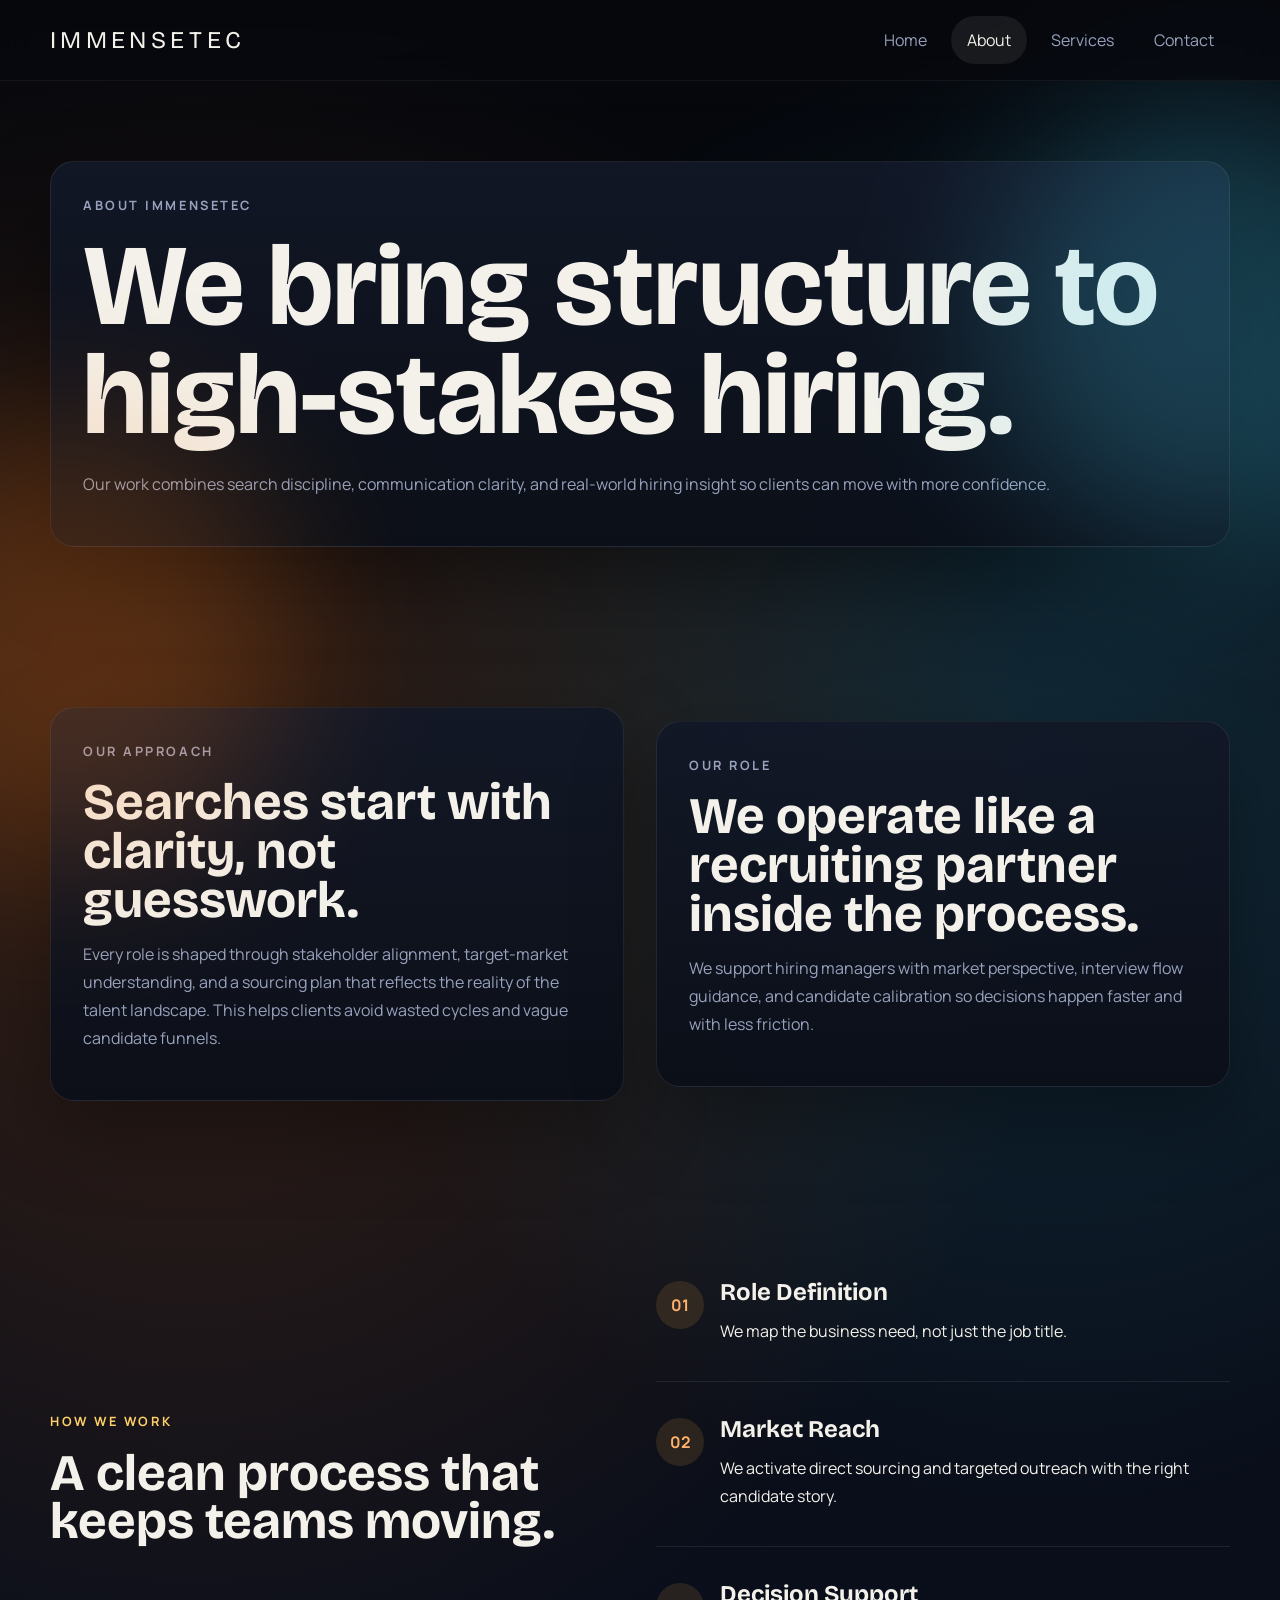
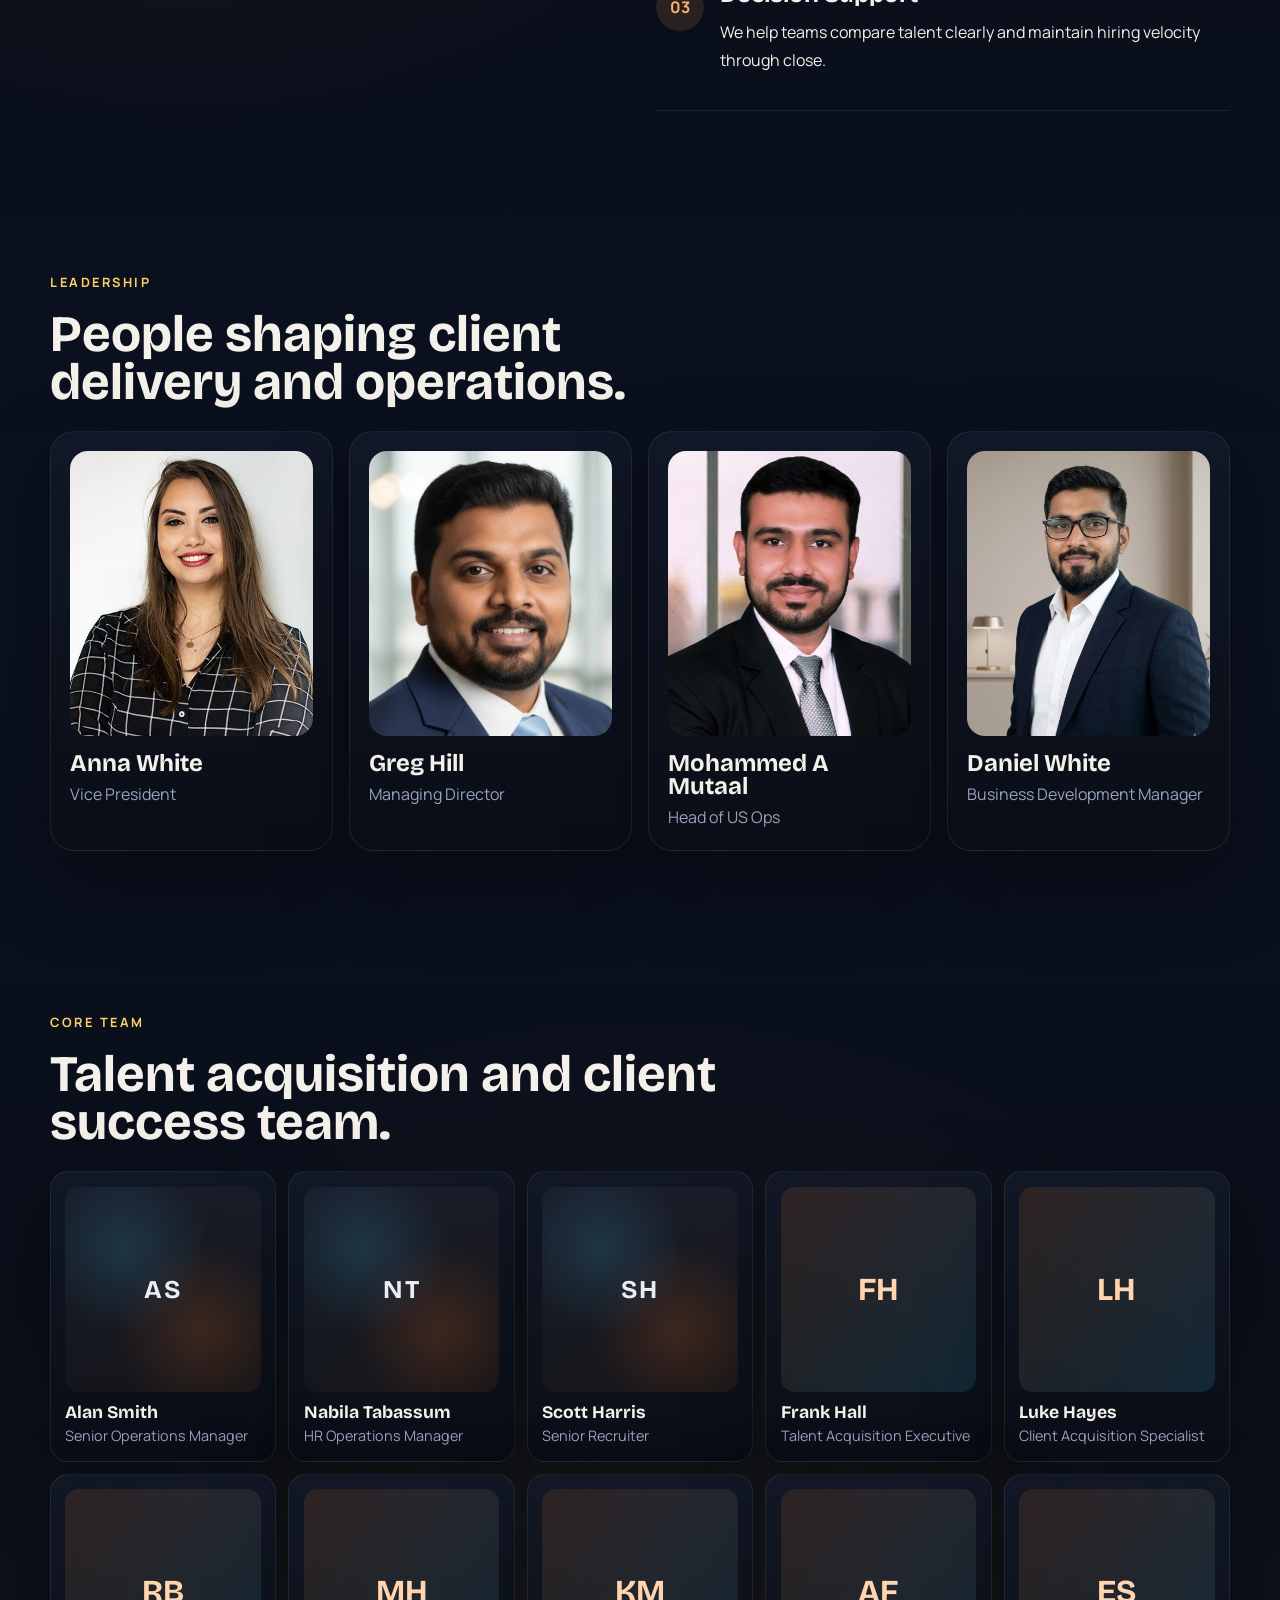
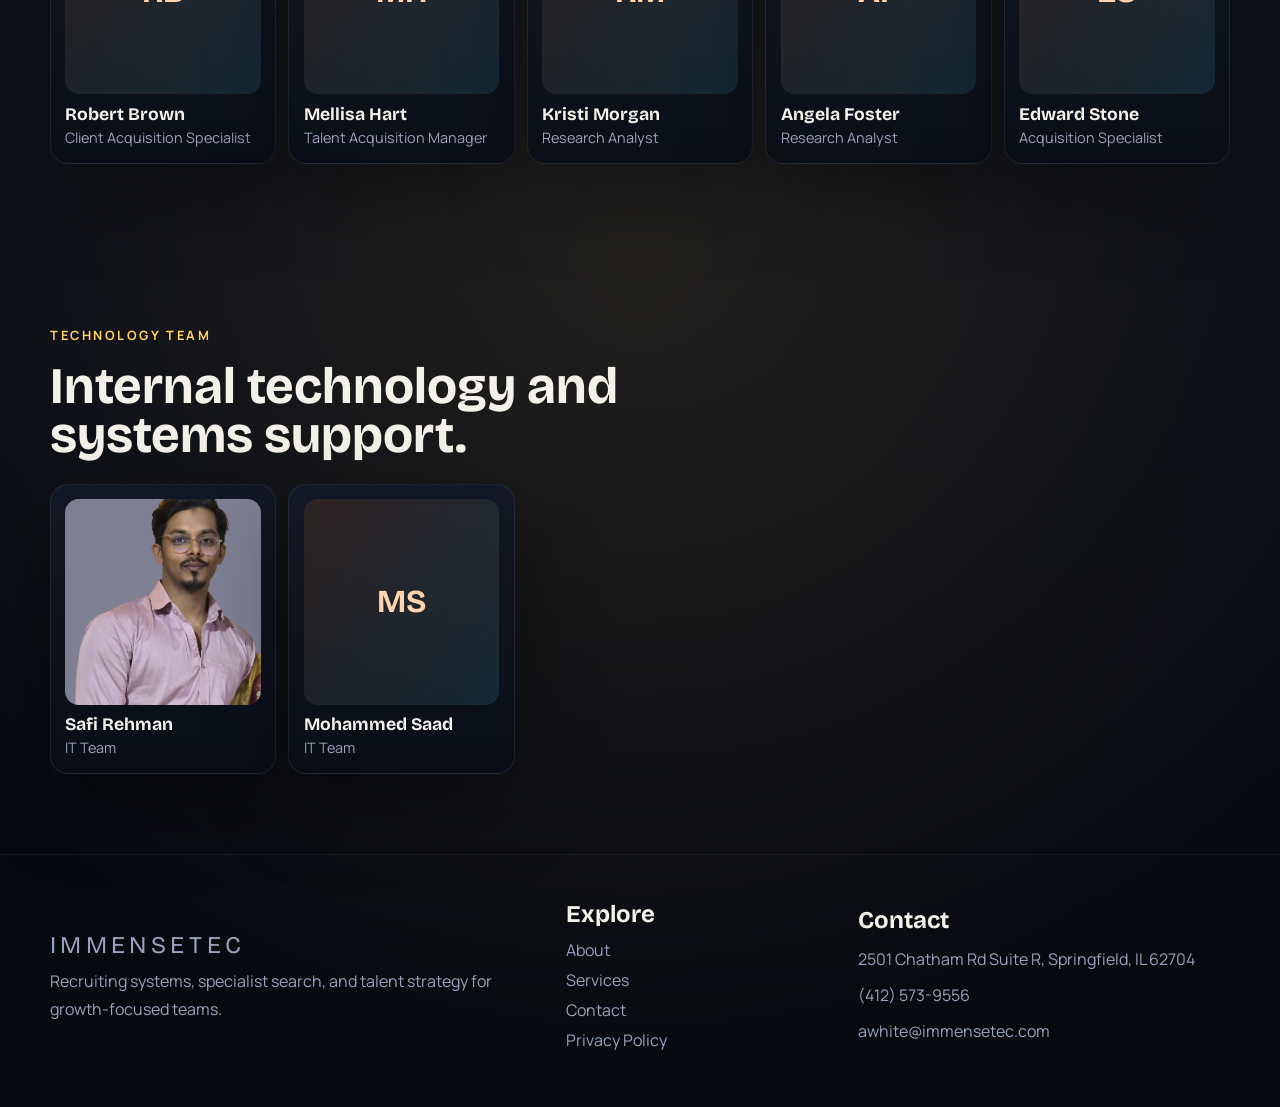
==== about.html @ 8c9cf2b8 "Initial Immensetec website" ====
<!DOCTYPE html>
<html lang="en">
<head>
  <meta charset="UTF-8">
  <meta name="viewport" content="width=device-width, initial-scale=1.0">
  <title>About | Immensetec</title>
  <meta name="description" content="Learn how Immensetec approaches recruiting with clarity, speed, and structured hiring systems.">
  <link rel="preconnect" href="https://fonts.googleapis.com">
  <link rel="preconnect" href="https://fonts.gstatic.com" crossorigin>
  <link href="https://fonts.googleapis.com/css2?family=Bricolage+Grotesque:wght@400;500;600;700;800&family=Manrope:wght@400;500;600;700;800&display=swap" rel="stylesheet">
  <link rel="stylesheet" href="styles.css">
</head>
<body>
  <div class="site-shell">
    <header class="site-header">
      <div class="container nav-bar">
        <a href="index.html" class="brand">IMMENSETEC</a>
        <nav class="site-nav" aria-label="Main navigation">
          <a href="index.html">Home</a>
          <a href="about.html" class="active">About</a>
          <a href="services.html">Services</a>
          <a href="contact.html">Contact</a>
        </nav>
      </div>
    </header>

    <main>
      <section class="page-hero">
        <div class="container page-hero-card">
          <p class="kicker">About Immensetec</p>
          <h1>We bring structure to high-stakes hiring.</h1>
          <p>
            Our work combines search discipline, communication clarity, and real-world
            hiring insight so clients can move with more confidence.
          </p>
        </div>
      </section>

      <section class="content-section">
        <div class="container dual-panel">
          <article class="surface-card">
            <p class="mini-label">Our approach</p>
            <h2>Searches start with clarity, not guesswork.</h2>
            <p>
              Every role is shaped through stakeholder alignment, target-market
              understanding, and a sourcing plan that reflects the reality of the
              talent landscape. This helps clients avoid wasted cycles and vague candidate funnels.
            </p>
          </article>
          <article class="surface-card">
            <p class="mini-label">Our role</p>
            <h2>We operate like a recruiting partner inside the process.</h2>
            <p>
              We support hiring managers with market perspective, interview flow
              guidance, and candidate calibration so decisions happen faster and with less friction.
            </p>
          </article>
        </div>
      </section>

      <section class="content-section">
        <div class="container timeline-layout">
          <div class="story-block">
            <p class="kicker">How we work</p>
            <h2>A clean process that keeps teams moving.</h2>
          </div>
          <div class="timeline-list">
            <article class="timeline-item">
              <span>01</span>
              <div>
                <h3>Role Definition</h3>
                <p>We map the business need, not just the job title.</p>
              </div>
            </article>
            <article class="timeline-item">
              <span>02</span>
              <div>
                <h3>Market Reach</h3>
                <p>We activate direct sourcing and targeted outreach with the right candidate story.</p>
              </div>
            </article>
            <article class="timeline-item">
              <span>03</span>
              <div>
                <h3>Decision Support</h3>
                <p>We help teams compare talent clearly and maintain hiring velocity through close.</p>
              </div>
            </article>
          </div>
        </div>
      </section>

      <section class="content-section">
        <div class="container">
          <div class="section-intro">
            <p class="kicker">Leadership</p>
            <h2>People shaping client delivery and operations.</h2>
          </div>
          <div class="team-showcase leadership-showcase">
            <article class="profile-card">
              <div class="profile-photo">
                <img src="images/team/anna-white.jpg" alt="Anna White">
              </div>
              <h3>Anna White</h3>
              <p>Vice President</p>
            </article>
            <article class="profile-card">
              <div class="profile-photo">
                <img src="images/team/faiyaz.png" alt="Greg Hill">
              </div>
              <h3>Greg Hill</h3>
              <p>Managing Director</p>
            </article>
            <article class="profile-card">
              <div class="profile-photo">
                <img src="images/team/mutaal.jpg" alt="Mohammed A Mutaal">
              </div>
              <h3>Mohammed A Mutaal</h3>
              <p>Head of US Ops</p>
            </article>
            <article class="profile-card">
              <div class="profile-photo">
                <img src="images/team/daniel-white.jpeg" alt="Daniel White">
              </div>
              <h3>Daniel White</h3>
              <p>Business Development Manager</p>
            </article>
          </div>
        </div>
      </section>

      <section class="content-section">
        <div class="container">
          <div class="section-intro">
            <p class="kicker">Core Team</p>
            <h2>Talent acquisition and client success team.</h2>
          </div>
          <div class="team-showcase compact-showcase">
            <article class="profile-card">
              <div class="profile-photo blank-photo soft-placeholder" aria-hidden="true">
                <span>AS</span>
              </div>
              <h3>Alan Smith</h3>
              <p>Senior Operations Manager</p>
            </article>
            <article class="profile-card">
              <div class="profile-photo blank-photo soft-placeholder" aria-hidden="true">
                <span>NT</span>
              </div>
              <h3>Nabila Tabassum</h3>
              <p>HR Operations Manager</p>
            </article>
            <article class="profile-card">
              <div class="profile-photo blank-photo soft-placeholder" aria-hidden="true">
                <span>SH</span>
              </div>
              <h3>Scott Harris</h3>
              <p>Senior Recruiter</p>
            </article>
            <article class="profile-card">
              <div class="profile-photo placeholder-photo">
                <span>FH</span>
              </div>
              <h3>Frank Hall</h3>
              <p>Talent Acquisition Executive</p>
            </article>
            <article class="profile-card">
              <div class="profile-photo placeholder-photo">
                <span>LH</span>
              </div>
              <h3>Luke Hayes</h3>
              <p>Client Acquisition Specialist</p>
            </article>
            <article class="profile-card">
              <div class="profile-photo placeholder-photo">
                <span>RB</span>
              </div>
              <h3>Robert Brown</h3>
              <p>Client Acquisition Specialist</p>
            </article>
            <article class="profile-card">
              <div class="profile-photo placeholder-photo">
                <span>MH</span>
              </div>
              <h3>Mellisa Hart</h3>
              <p>Talent Acquisition Manager</p>
            </article>
            <article class="profile-card">
              <div class="profile-photo placeholder-photo">
                <span>KM</span>
              </div>
              <h3>Kristi Morgan</h3>
              <p>Research Analyst</p>
            </article>
            <article class="profile-card">
              <div class="profile-photo placeholder-photo">
                <span>AF</span>
              </div>
              <h3>Angela Foster</h3>
              <p>Research Analyst</p>
            </article>
            <article class="profile-card">
              <div class="profile-photo placeholder-photo">
                <span>ES</span>
              </div>
              <h3>Edward Stone</h3>
              <p>Acquisition Specialist</p>
            </article>
          </div>
        </div>
      </section>

      <section class="content-section">
        <div class="container">
          <div class="section-intro">
            <p class="kicker">Technology Team</p>
            <h2>Internal technology and systems support.</h2>
          </div>
          <div class="team-showcase tech-showcase compact-showcase">
            <article class="profile-card">
              <div class="profile-photo">
                <img src="images/team/safi-rehman.png" alt="Safi Rehman">
              </div>
              <h3>Safi Rehman</h3>
              <p>IT Team</p>
            </article>
            <article class="profile-card">
              <div class="profile-photo placeholder-photo">
                <span>MS</span>
              </div>
              <h3>Mohammed Saad</h3>
              <p>IT Team</p>
            </article>
          </div>
        </div>
      </section>
    </main>

    <footer class="site-footer">
      <div class="container footer-layout">
        <div>
          <a href="index.html" class="brand footer-brand">IMMENSETEC</a>
          <p>Recruiting systems, specialist search, and talent strategy for growth-focused teams.</p>
        </div>
        <div>
          <h3>Explore</h3>
          <a href="about.html">About</a>
          <a href="services.html">Services</a>
          <a href="contact.html">Contact</a>
          <a href="privacy-policy.html">Privacy Policy</a>
        </div>
        <div>
          <h3>Contact</h3>
          <p>2501 Chatham Rd Suite R, Springfield, IL 62704</p>
          <p>(412) 573-9556</p>
          <p>awhite@immensetec.com</p>
        </div>
      </div>
    </footer>
  </div>
</body>
</html>
---- styles.css ----
:root {
  --bg: #07090f;
  --bg-soft: #0d111b;
  --panel: rgba(15, 20, 32, 0.84);
  --panel-strong: #101626;
  --panel-alt: #161c2e;
  --text: #f3f1ea;
  --muted: #98a2bd;
  --line: rgba(255, 255, 255, 0.08);
  --glow-a: #ff7a18;
  --glow-b: #47d7ff;
  --glow-c: #ffd166;
  --shadow: 0 30px 80px rgba(0, 0, 0, 0.35);
  --radius-xl: 34px;
  --radius-lg: 24px;
  --radius-md: 18px;
}

* {
  box-sizing: border-box;
}

html {
  scroll-behavior: smooth;
}

body {
  margin: 0;
  color: var(--text);
  font-family: "Manrope", sans-serif;
  background:
    radial-gradient(circle at 15% 20%, rgba(255, 122, 24, 0.18), transparent 24%),
    radial-gradient(circle at 82% 18%, rgba(71, 215, 255, 0.16), transparent 20%),
    radial-gradient(circle at 50% 80%, rgba(255, 209, 102, 0.1), transparent 24%),
    linear-gradient(180deg, #05070c 0%, #0b1120 50%, #07090f 100%);
  min-height: 100vh;
}

a {
  color: inherit;
  text-decoration: none;
}

button,
input,
textarea {
  font: inherit;
}

.site-shell {
  position: relative;
  overflow: clip;
}

.site-shell::before,
.site-shell::after {
  content: "";
  position: absolute;
  inset: auto;
  width: 28rem;
  height: 28rem;
  border-radius: 50%;
  filter: blur(80px);
  opacity: 0.22;
  pointer-events: none;
}

.site-shell::before {
  top: 6rem;
  right: -10rem;
  background: var(--glow-b);
}

.site-shell::after {
  top: 26rem;
  left: -10rem;
  background: var(--glow-a);
}

.container {
  width: min(1180px, calc(100% - 2rem));
  margin: 0 auto;
}

.site-header {
  position: sticky;
  top: 0;
  z-index: 20;
  background: rgba(7, 9, 15, 0.72);
  backdrop-filter: blur(18px);
  border-bottom: 1px solid rgba(255, 255, 255, 0.05);
}

.nav-bar {
  display: flex;
  align-items: center;
  justify-content: space-between;
  gap: 1rem;
  padding: 1rem 0;
}

.brand {
  font-family: "Bricolage Grotesque", sans-serif;
  font-size: 1.5rem;
  letter-spacing: 0.18em;
}

.site-nav {
  display: flex;
  flex-wrap: wrap;
  gap: 0.5rem;
}

.site-nav a {
  padding: 0.8rem 1rem;
  border-radius: 999px;
  color: var(--muted);
  transition: 0.25s ease;
}

.site-nav a:hover,
.site-nav a.active {
  color: var(--text);
  background: rgba(255, 255, 255, 0.07);
}

.hero-section,
.content-section,
.page-hero,
.strip-section {
  padding: 5rem 0;
}

.hero-layout,
.metrics-layout,
.contact-layout,
.dual-panel,
.story-layout,
.timeline-layout {
  display: grid;
  grid-template-columns: repeat(2, minmax(0, 1fr));
  gap: 2rem;
  align-items: center;
}

.hero-copy h1,
.page-hero-card h1,
h2,
h3 {
  margin-top: 0;
  font-family: "Bricolage Grotesque", sans-serif;
  line-height: 0.95;
}

.hero-copy h1,
.page-hero-card h1 {
  margin-bottom: 1.2rem;
  font-size: clamp(3.5rem, 9vw, 7.5rem);
}

h2 {
  margin-bottom: 1rem;
  font-size: clamp(2rem, 4vw, 3.4rem);
}

h3 {
  margin-bottom: 0.8rem;
  font-size: 1.5rem;
}

p {
  margin-top: 0;
  line-height: 1.75;
}

.hero-text,
.story-copy p,
.page-hero-card p,
.surface-card p,
.feature-card p,
.service-panel p,
.metric-card span,
.site-footer p,
.site-footer a {
  color: var(--muted);
}

.kicker,
.mini-label,
.card-index {
  margin: 0 0 1rem;
  text-transform: uppercase;
  letter-spacing: 0.2em;
  font-size: 0.8rem;
  font-weight: 700;
}

.kicker {
  color: var(--glow-c);
}

.mini-label {
  color: #9cdcf0;
}

.card-index {
  color: #ffb26b;
}

.hero-actions {
  display: flex;
  flex-wrap: wrap;
  gap: 1rem;
  margin: 2rem 0;
}

.button {
  display: inline-flex;
  align-items: center;
  justify-content: center;
  min-height: 50px;
  padding: 0.95rem 1.4rem;
  border: 1px solid transparent;
  border-radius: 999px;
  cursor: pointer;
  transition: transform 0.25s ease, border-color 0.25s ease, background 0.25s ease;
}

.button:hover {
  transform: translateY(-2px);
}

.button-primary {
  background: linear-gradient(135deg, #ff7a18 0%, #ffb347 100%);
  color: #16100a;
  font-weight: 700;
}

.button-secondary {
  background: rgba(255, 255, 255, 0.03);
  border-color: rgba(255, 255, 255, 0.12);
  color: var(--text);
}

.signal-row,
.strip-grid,
.cards-layout,
.footer-layout {
  display: grid;
  gap: 1rem;
}

.signal-row {
  grid-template-columns: repeat(3, minmax(0, 1fr));
}

.signal-row div,
.metric-card,
.feature-card,
.surface-card,
.service-panel,
.page-hero-card,
.insight-card,
.cta-band {
  border: 1px solid var(--line);
  background: linear-gradient(180deg, rgba(18, 24, 39, 0.95) 0%, rgba(11, 15, 24, 0.95) 100%);
  box-shadow: var(--shadow);
}

.signal-row div {
  padding: 1rem 1.1rem;
  border-radius: var(--radius-md);
}

.signal-row strong {
  display: block;
  font-size: 1.1rem;
}

.signal-row span {
  color: var(--muted);
  font-size: 0.92rem;
}

.hero-panel {
  position: relative;
  padding: 1.5rem;
  min-height: 30rem;
  border-radius: var(--radius-xl);
  background:
    linear-gradient(160deg, rgba(255, 255, 255, 0.04), rgba(255, 255, 255, 0.01)),
    rgba(8, 12, 20, 0.8);
  border: 1px solid rgba(255, 255, 255, 0.08);
  overflow: hidden;
}

.panel-glow {
  position: absolute;
  inset: 1rem auto auto 1rem;
  width: 12rem;
  height: 12rem;
  border-radius: 50%;
  background: radial-gradient(circle, rgba(71, 215, 255, 0.4) 0%, rgba(71, 215, 255, 0) 70%);
  filter: blur(18px);
}

.photo-mosaic {
  position: relative;
  display: grid;
  grid-template-columns: 1.1fr 0.9fr;
  grid-template-rows: 1fr 1fr;
  gap: 0;
  align-items: stretch;
  overflow: hidden;
  border-radius: 24px;
  border: 1px solid rgba(255, 255, 255, 0.08);
  box-shadow: var(--shadow);
}

.photo-mosaic figure {
  margin: 0;
  overflow: hidden;
  min-width: 0;
  min-height: 0;
}

.photo-mosaic img,
.profile-photo img {
  width: 100%;
  height: 100%;
  object-fit: cover;
  display: block;
}

.mosaic-primary img {
  object-position: center;
}

.mosaic-secondary img {
  object-position: center 28%;
}

.mosaic-tertiary img {
  object-fit: contain;
  object-position: center;
  background:
    radial-gradient(circle at center, rgba(71, 215, 255, 0.12), transparent 58%),
    linear-gradient(180deg, rgba(9, 13, 22, 0.96), rgba(13, 18, 29, 0.96));
  padding: 1rem;
}

.mosaic-primary {
  grid-row: span 2;
  min-height: 30rem;
}

.mosaic-secondary {
  min-height: 15rem;
}

.mosaic-tertiary {
  min-height: 15rem;
}

.insight-grid {
  display: grid;
  gap: 1rem;
  margin-top: 1rem;
}

.insight-card {
  padding: 1.5rem;
  border-radius: 22px;
}

.upload-photo-box {
  margin-top: 1rem;
  min-height: 13.5rem;
  padding: 1.5rem;
  border-radius: 22px;
  border: 1px dashed rgba(255, 255, 255, 0.18);
  background: rgba(255, 255, 255, 0.03);
  display: flex;
  align-items: center;
}

.upload-box-inner {
  display: flex;
  align-items: center;
  gap: 1rem;
  width: 100%;
}

.upload-box-inner strong {
  display: block;
  margin-bottom: 0.25rem;
  font-family: "Bricolage Grotesque", sans-serif;
}

.upload-box-inner p {
  margin-bottom: 0;
  color: var(--muted);
}

.upload-icon {
  display: inline-flex;
  align-items: center;
  justify-content: center;
  width: 3rem;
  height: 3rem;
  border-radius: 50%;
  background: linear-gradient(135deg, rgba(255, 122, 24, 0.2), rgba(71, 215, 255, 0.18));
  color: #fff;
  font-size: 1.6rem;
  font-weight: 700;
  flex-shrink: 0;
}

.insight-card h2 {
  margin-bottom: 0;
}

.accent-card {
  background:
    linear-gradient(135deg, rgba(255, 122, 24, 0.2), rgba(71, 215, 255, 0.16)),
    linear-gradient(180deg, rgba(18, 24, 39, 0.95) 0%, rgba(11, 15, 24, 0.95) 100%);
}

.strip-section {
  padding-top: 0;
}

.strip-grid {
  grid-template-columns: repeat(5, minmax(0, 1fr));
}

.strip-grid span {
  padding: 1rem 1.2rem;
  border-top: 1px solid var(--line);
  border-bottom: 1px solid var(--line);
  color: #d5dcf1;
  text-align: center;
  background: rgba(255, 255, 255, 0.02);
}

.story-block,
.metrics-copy {
  max-width: 36rem;
}

.section-intro {
  max-width: 42rem;
  margin-bottom: 1.5rem;
}

.cards-layout {
  grid-template-columns: repeat(3, minmax(0, 1fr));
}

.feature-card,
.surface-card,
.service-panel,
.page-hero-card,
.metric-card,
.cta-band {
  padding: 2rem;
  border-radius: var(--radius-lg);
}

.team-showcase {
  display: grid;
  grid-template-columns: repeat(4, minmax(0, 1fr));
  gap: 1rem;
}

.leadership-showcase {
  grid-template-columns: repeat(4, minmax(0, 1fr));
}

.tech-showcase {
  grid-template-columns: repeat(5, minmax(0, 1fr));
  max-width: none;
}

.compact-showcase {
  grid-template-columns: repeat(5, minmax(0, 1fr));
  gap: 0.75rem;
}

.profile-card {
  padding: 1.2rem;
  border-radius: 24px;
  border: 1px solid var(--line);
  background: linear-gradient(180deg, rgba(18, 24, 39, 0.92) 0%, rgba(10, 14, 22, 0.96) 100%);
  box-shadow: var(--shadow);
}

.profile-card h3 {
  margin-top: 1rem;
  margin-bottom: 0.35rem;
}

.profile-card p {
  margin-bottom: 0;
  color: var(--muted);
}

.profile-photo {
  overflow: hidden;
  border-radius: 18px;
  aspect-ratio: 4 / 4.7;
  background: linear-gradient(135deg, rgba(255, 122, 24, 0.12), rgba(71, 215, 255, 0.12));
}

.placeholder-photo {
  display: grid;
  place-items: center;
}

.blank-photo {
  background: linear-gradient(135deg, rgba(255, 255, 255, 0.03), rgba(255, 122, 24, 0.05));
}

.soft-placeholder {
  position: relative;
  display: grid;
  place-items: center;
  background:
    radial-gradient(circle at 30% 30%, rgba(71, 215, 255, 0.14), transparent 42%),
    radial-gradient(circle at 70% 70%, rgba(255, 122, 24, 0.16), transparent 44%),
    linear-gradient(135deg, rgba(255, 255, 255, 0.03), rgba(255, 122, 24, 0.05));
}

.soft-placeholder span {
  font-family: "Bricolage Grotesque", sans-serif;
  font-size: 1.6rem;
  font-weight: 700;
  letter-spacing: 0.08em;
  color: #e9edf8;
}

.compact-showcase .profile-card {
  padding: 0.9rem;
  border-radius: 18px;
}

.compact-showcase .profile-photo {
  border-radius: 14px;
  aspect-ratio: 4 / 4.2;
}

.compact-showcase .profile-card h3 {
  margin-top: 0.8rem;
  margin-bottom: 0.2rem;
  font-size: 1.1rem;
}

.compact-showcase .profile-card p {
  font-size: 0.9rem;
  line-height: 1.5;
}

.placeholder-photo span {
  font-family: "Bricolage Grotesque", sans-serif;
  font-size: 2rem;
  font-weight: 700;
  color: #ffd4af;
}

.metrics-stack,
.services-stack,
.timeline-list,
.industry-cloud {
  display: grid;
  gap: 1rem;
}

.industry-cloud {
  grid-template-columns: repeat(3, minmax(0, 1fr));
}

.industry-cloud span {
  padding: 1rem 1.2rem;
  border-radius: 999px;
  border: 1px solid var(--line);
  background: rgba(255, 255, 255, 0.03);
  color: #dfe6f7;
  text-align: center;
}

.privacy-layout {
  display: grid;
  grid-template-columns: 1fr;
}

.privacy-card {
  max-width: 920px;
}

.privacy-card a {
  color: #9cdcf0;
}

.policy-list {
  margin: 0 0 1.5rem;
  padding-left: 1.25rem;
  color: var(--muted);
}

.policy-list li {
  margin-bottom: 0.85rem;
  line-height: 1.75;
}

.timeline-item {
  display: grid;
  grid-template-columns: auto 1fr;
  gap: 1rem;
  align-items: start;
  padding: 1.25rem 0;
  border-bottom: 1px solid rgba(255, 255, 255, 0.08);
}

.timeline-item span {
  display: inline-flex;
  align-items: center;
  justify-content: center;
  width: 3rem;
  height: 3rem;
  border-radius: 50%;
  background: rgba(255, 179, 71, 0.12);
  color: #ffb26b;
  font-weight: 700;
}

.service-panel {
  display: grid;
  grid-template-columns: 0.9fr 1.1fr;
  gap: 1.5rem;
  align-items: center;
}

.contact-form {
  display: grid;
  gap: 0.8rem;
}

.contact-form label {
  font-size: 0.95rem;
  color: #d6deef;
}

.contact-form input,
.contact-form textarea {
  width: 100%;
  padding: 0.95rem 1rem;
  border-radius: 14px;
  border: 1px solid rgba(255, 255, 255, 0.08);
  background: rgba(255, 255, 255, 0.03);
  color: var(--text);
}

.contact-form input::placeholder,
.contact-form textarea::placeholder {
  color: #7f89a3;
}

.contact-form input:focus,
.contact-form textarea:focus {
  outline: 2px solid rgba(71, 215, 255, 0.3);
  border-color: rgba(71, 215, 255, 0.35);
}

.cta-band,
.footer-layout {
  display: grid;
  grid-template-columns: 1.2fr 0.8fr;
  align-items: center;
  gap: 2rem;
}

.site-footer {
  padding: 3rem 0;
  border-top: 1px solid rgba(255, 255, 255, 0.06);
}

.footer-layout {
  grid-template-columns: 1.3fr 0.7fr 1fr;
}

.footer-brand {
  display: inline-block;
  margin-bottom: 1rem;
}

.site-footer h3 {
  margin-top: 0;
  margin-bottom: 0.8rem;
  font-family: "Bricolage Grotesque", sans-serif;
}

.site-footer a,
.site-footer p {
  display: block;
  margin-bottom: 0.5rem;
}

@media (max-width: 980px) {
  .hero-layout,
  .metrics-layout,
  .contact-layout,
  .dual-panel,
  .story-layout,
  .timeline-layout,
  .service-panel,
  .cta-band,
  .footer-layout,
  .cards-layout,
  .strip-grid,
  .signal-row,
  .team-showcase,
  .industry-cloud {
    grid-template-columns: 1fr;
  }

  .nav-bar {
    flex-direction: column;
    align-items: flex-start;
  }

  .hero-panel {
    min-height: auto;
  }

  .insight-grid {
    margin-top: 2rem;
  }

  .photo-mosaic {
    grid-template-columns: 1fr;
    grid-template-rows: none;
  }

  .mosaic-primary,
  .mosaic-secondary,
  .mosaic-tertiary {
    min-height: 16rem;
  }

  .tech-showcase {
    grid-template-columns: 1fr;
    max-width: none;
  }
}

@media (max-width: 640px) {
  .hero-section,
  .content-section,
  .page-hero,
  .strip-section {
    padding: 4rem 0;
  }

  .site-nav {
    width: 100%;
  }

  .site-nav a {
    flex: 1 1 calc(50% - 0.5rem);
    text-align: center;
  }

  .brand {
    font-size: 1.25rem;
  }
}
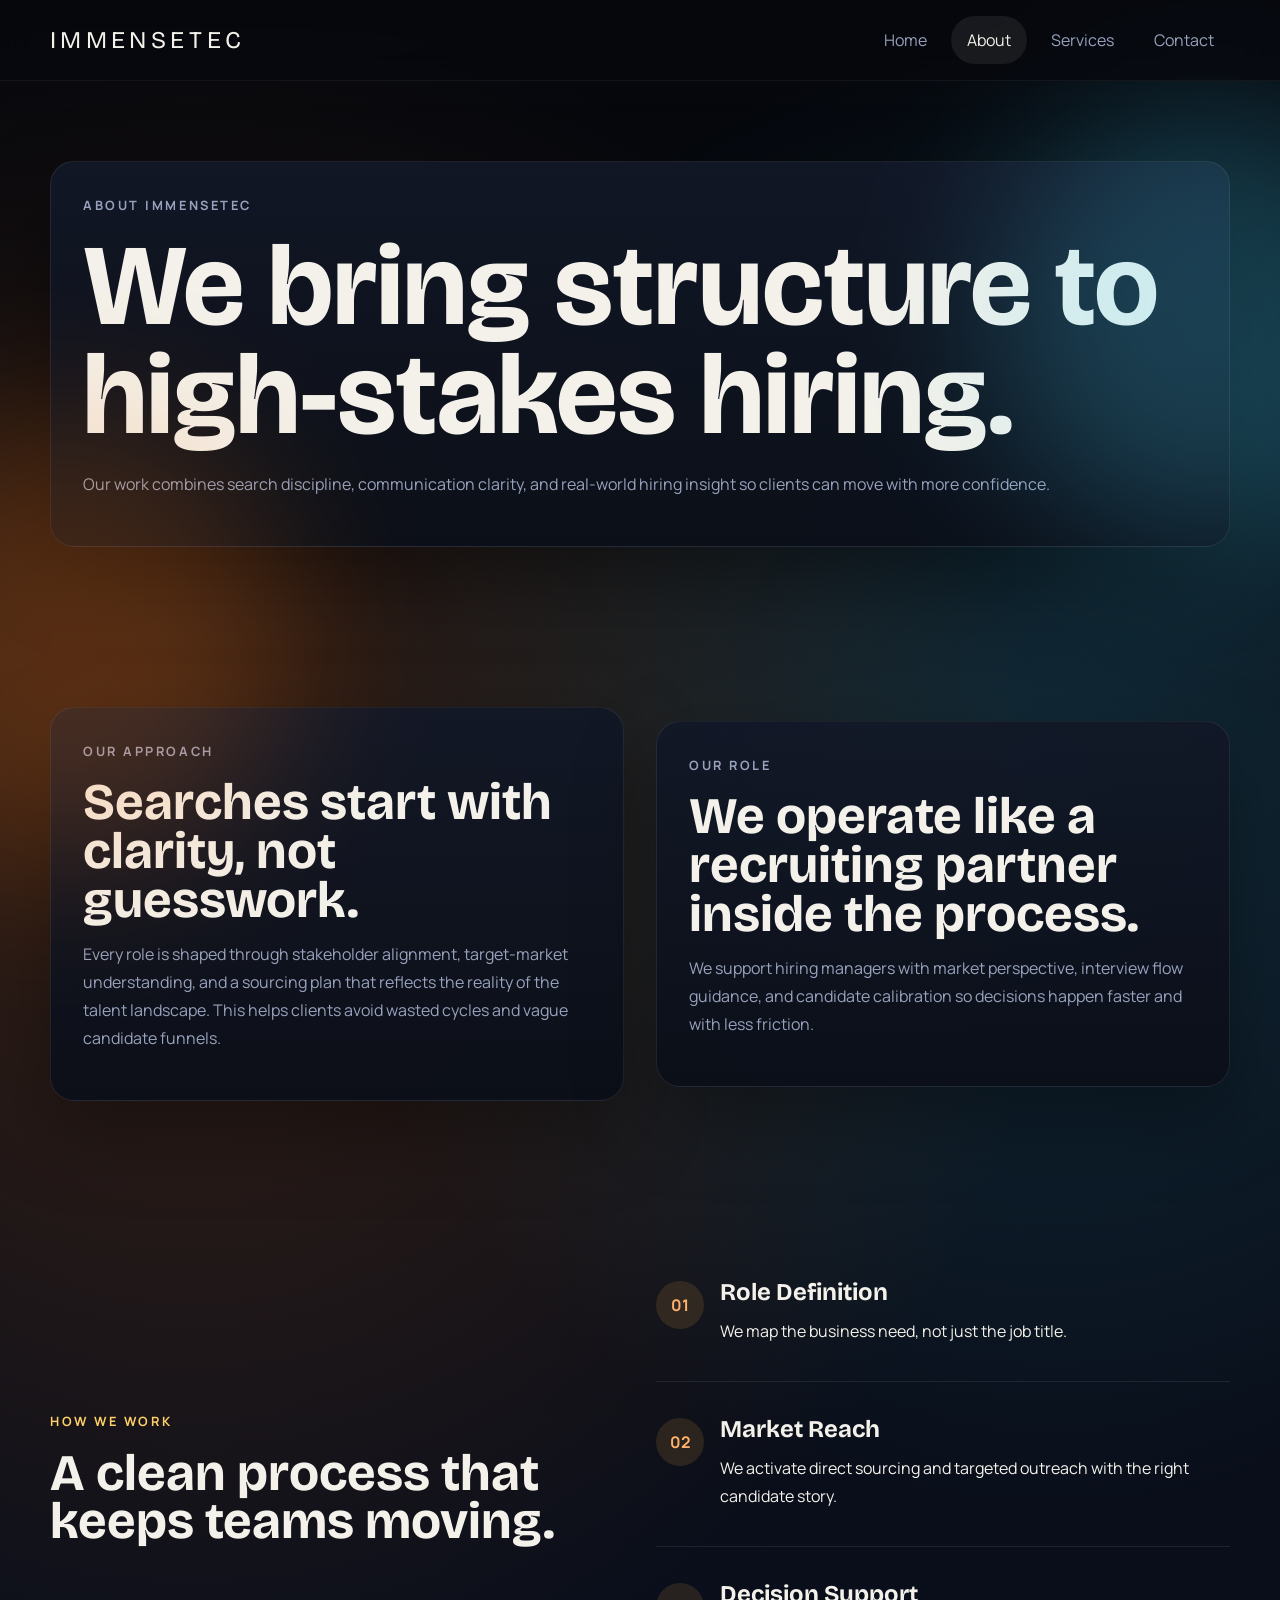
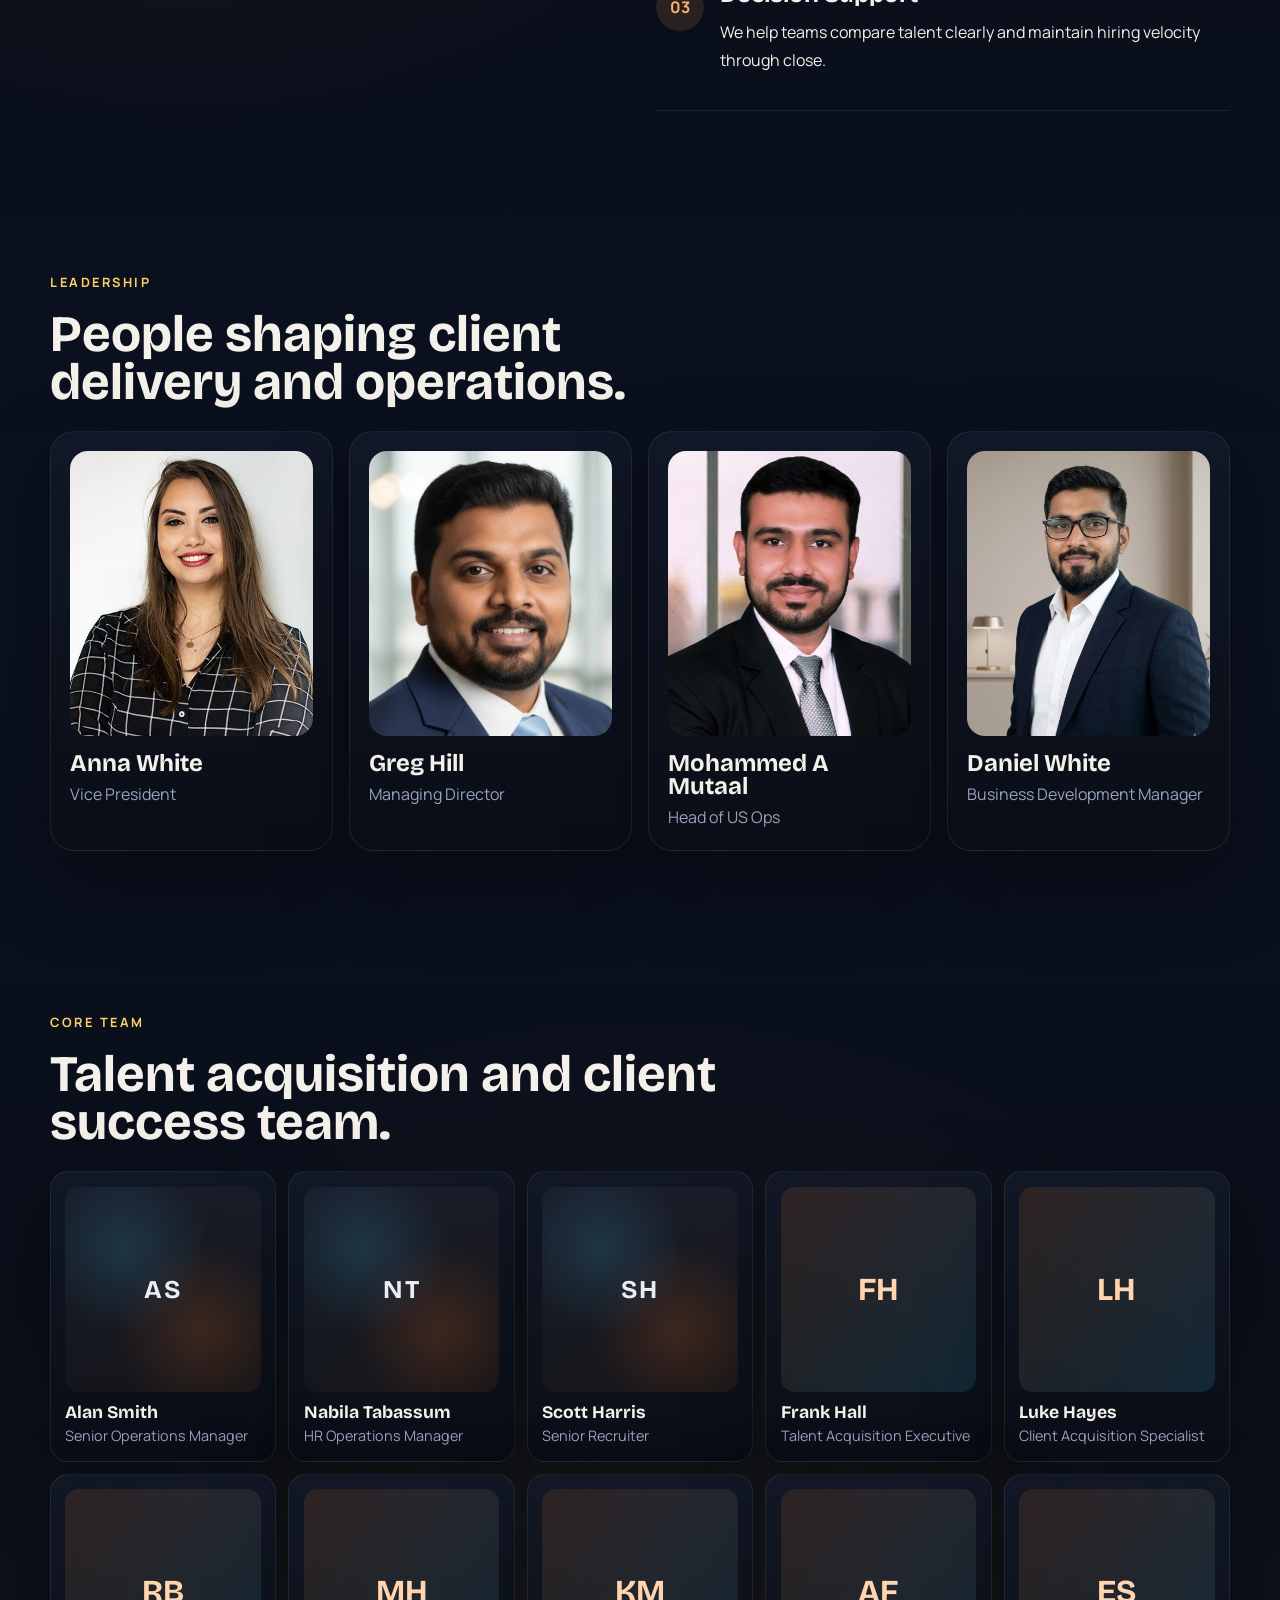
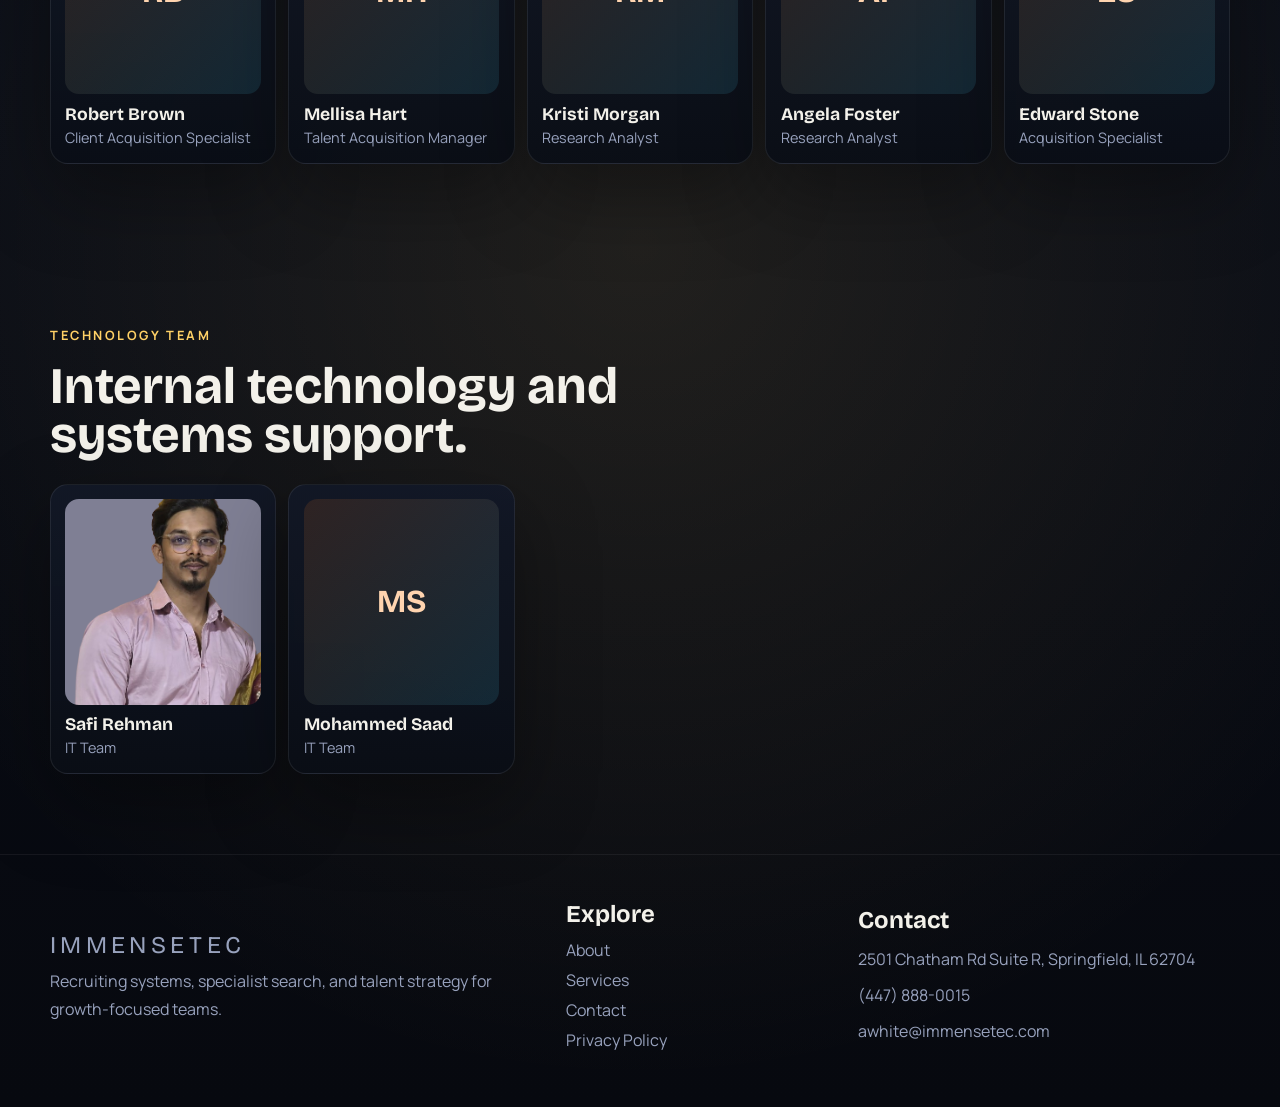
==== commit 15fb7951: "made some changes for contact page" ====
--- a/about.html
+++ b/about.html
@@ -252,7 +252,7 @@
         <div>
           <h3>Contact</h3>
           <p>2501 Chatham Rd Suite R, Springfield, IL 62704</p>
-          <p>(412) 573-9556</p>
+          <p>(447) 888-0015</p>
           <p>awhite@immensetec.com</p>
         </div>
       </div>
--- a/styles.css
+++ b/styles.css
@@ -671,6 +671,13 @@
   border-color: rgba(71, 215, 255, 0.35);
 }
 
+.form-consent {
+  margin: 0.25rem 0 0;
+  font-size: 0.9rem;
+  line-height: 1.6;
+  color: var(--muted);
+}
+
 .cta-band,
 .footer-layout {
   display: grid;
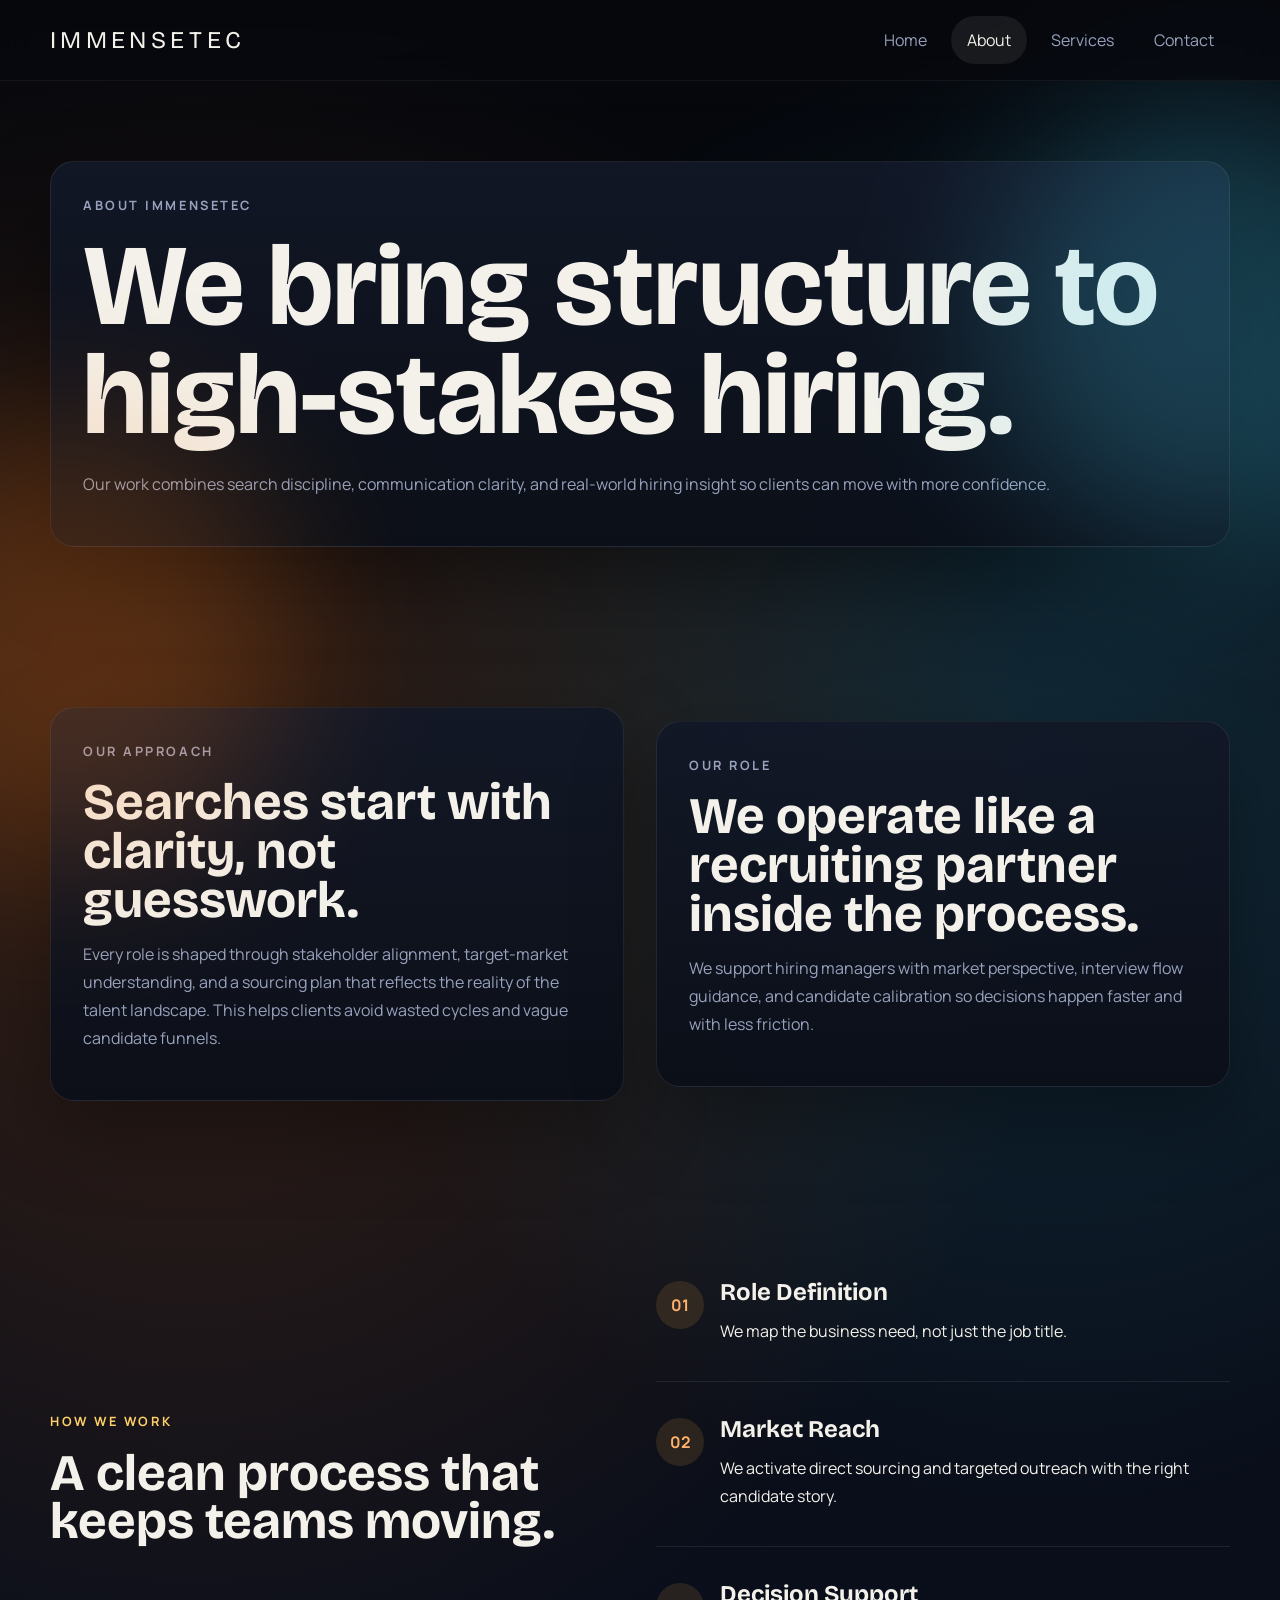
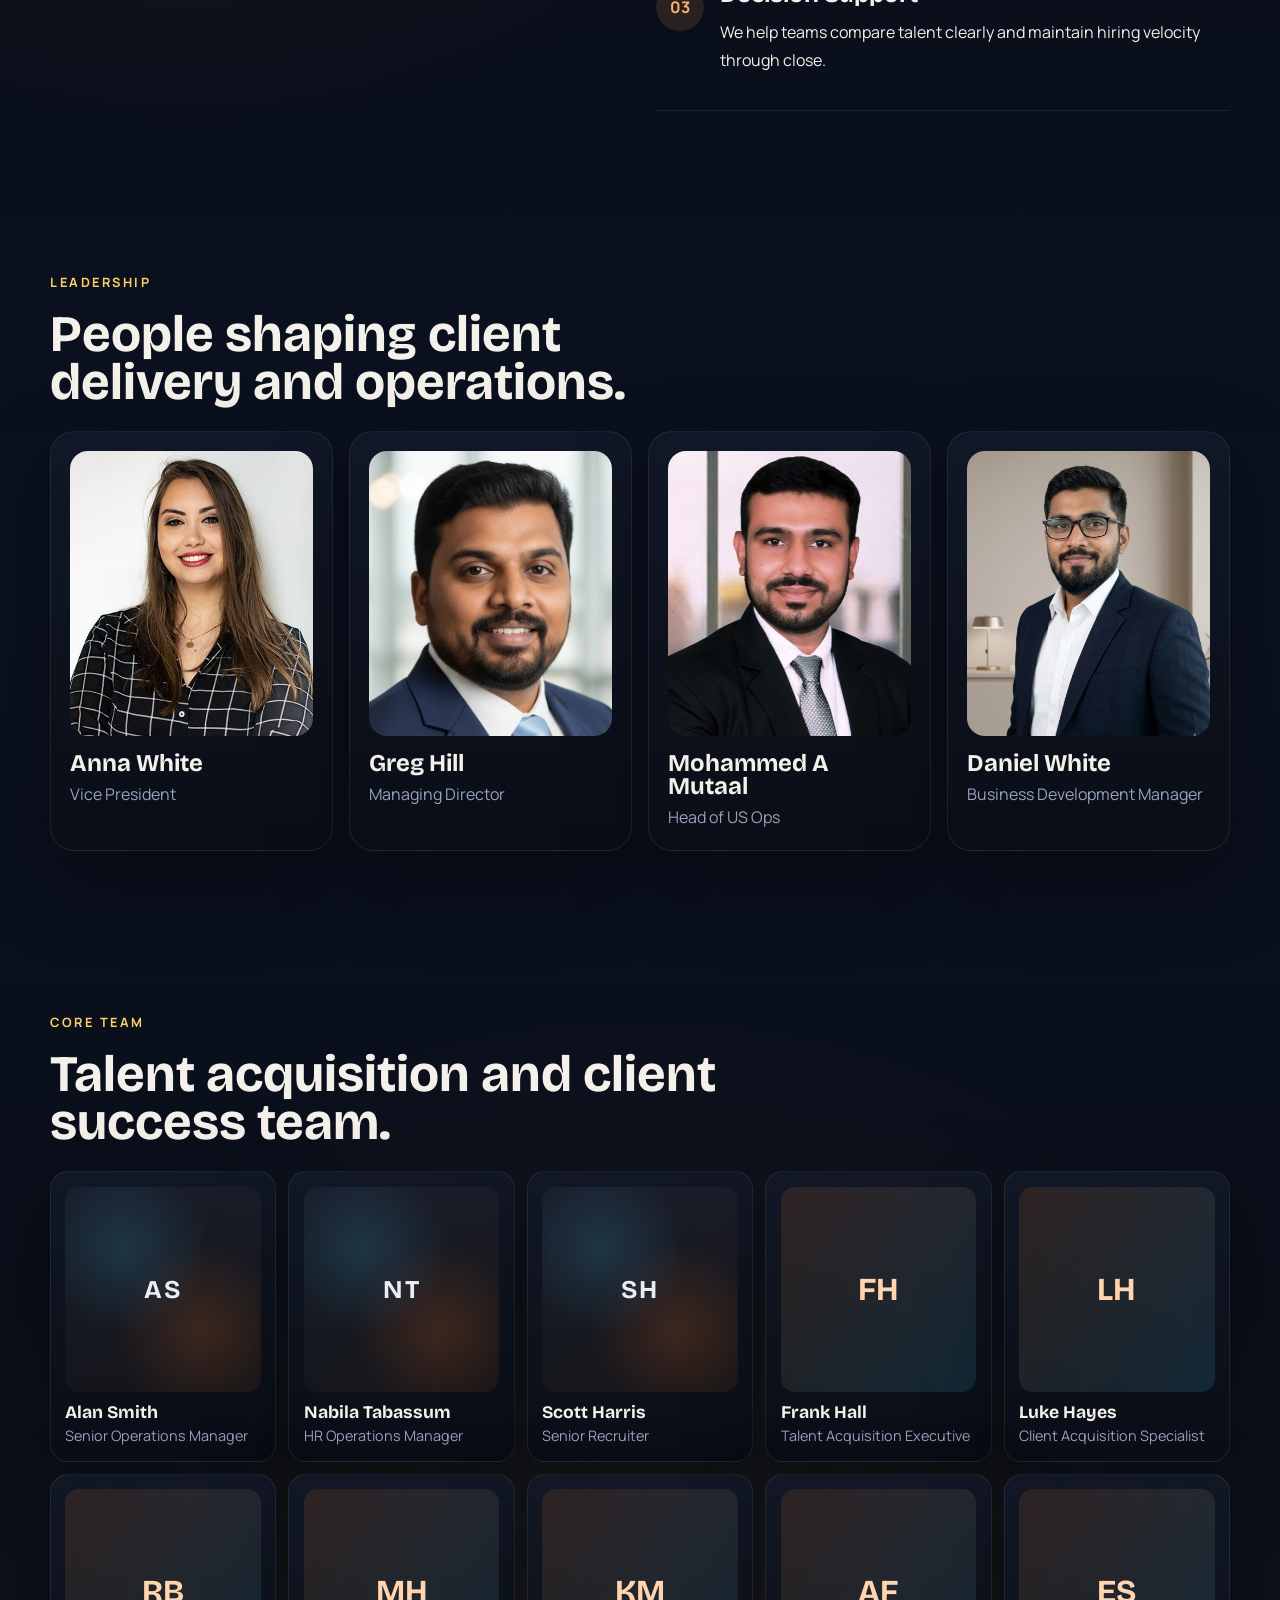
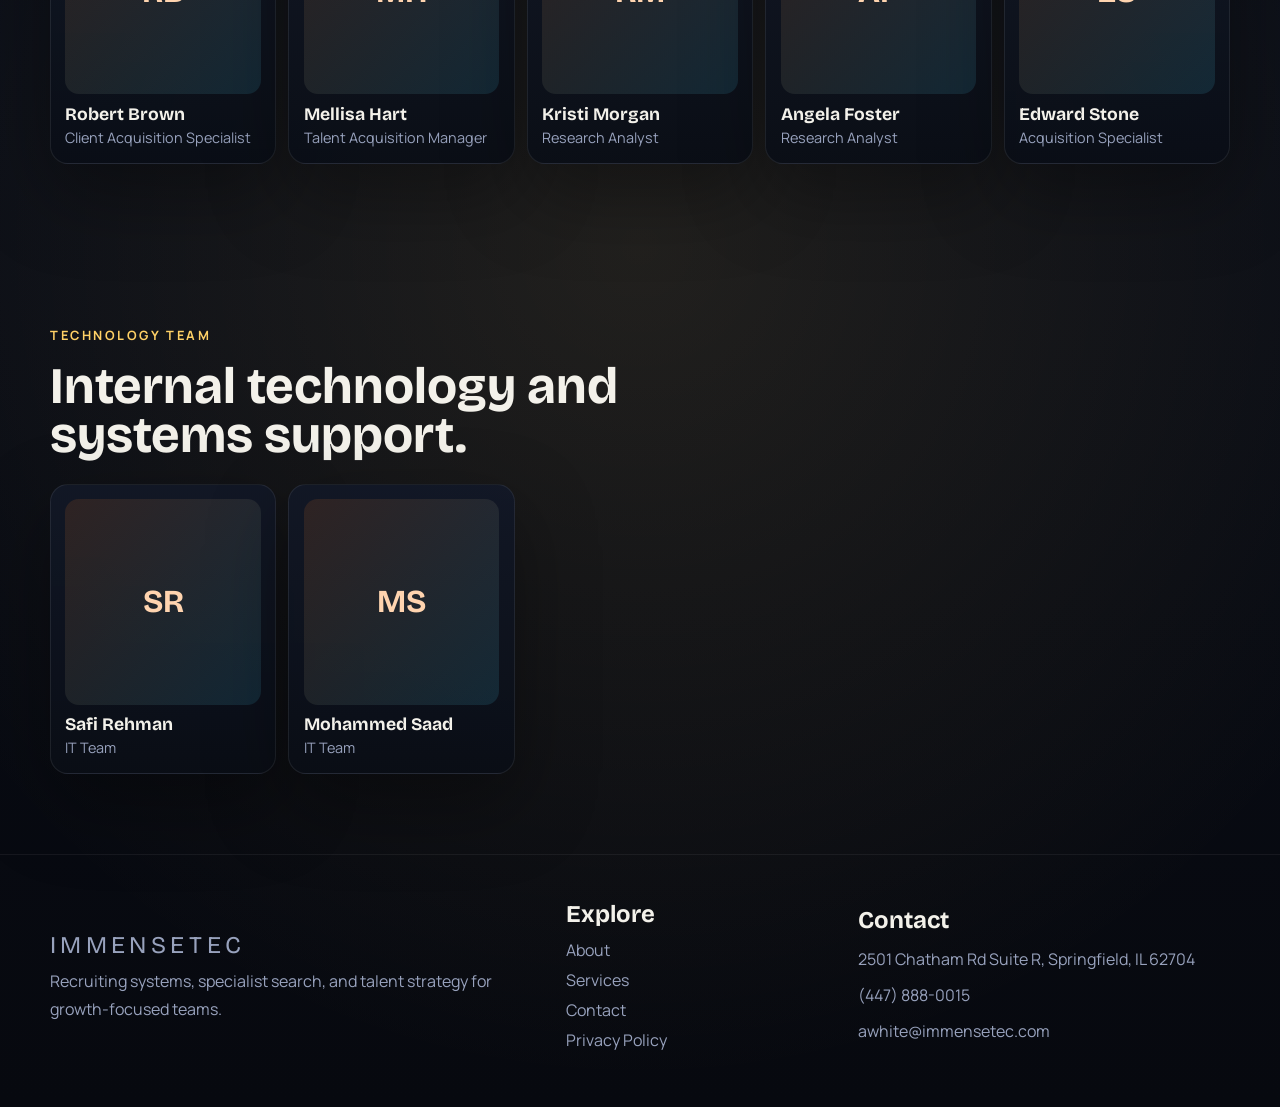
==== commit 2ee9d22f: "removed pic" ====
--- a/about.html
+++ b/about.html
@@ -218,8 +218,8 @@
           </div>
           <div class="team-showcase tech-showcase compact-showcase">
             <article class="profile-card">
-              <div class="profile-photo">
-                <img src="images/team/safi-rehman.png" alt="Safi Rehman">
+              <div class="profile-photo placeholder-photo">
+                <span>SR</span>
               </div>
               <h3>Safi Rehman</h3>
               <p>IT Team</p>
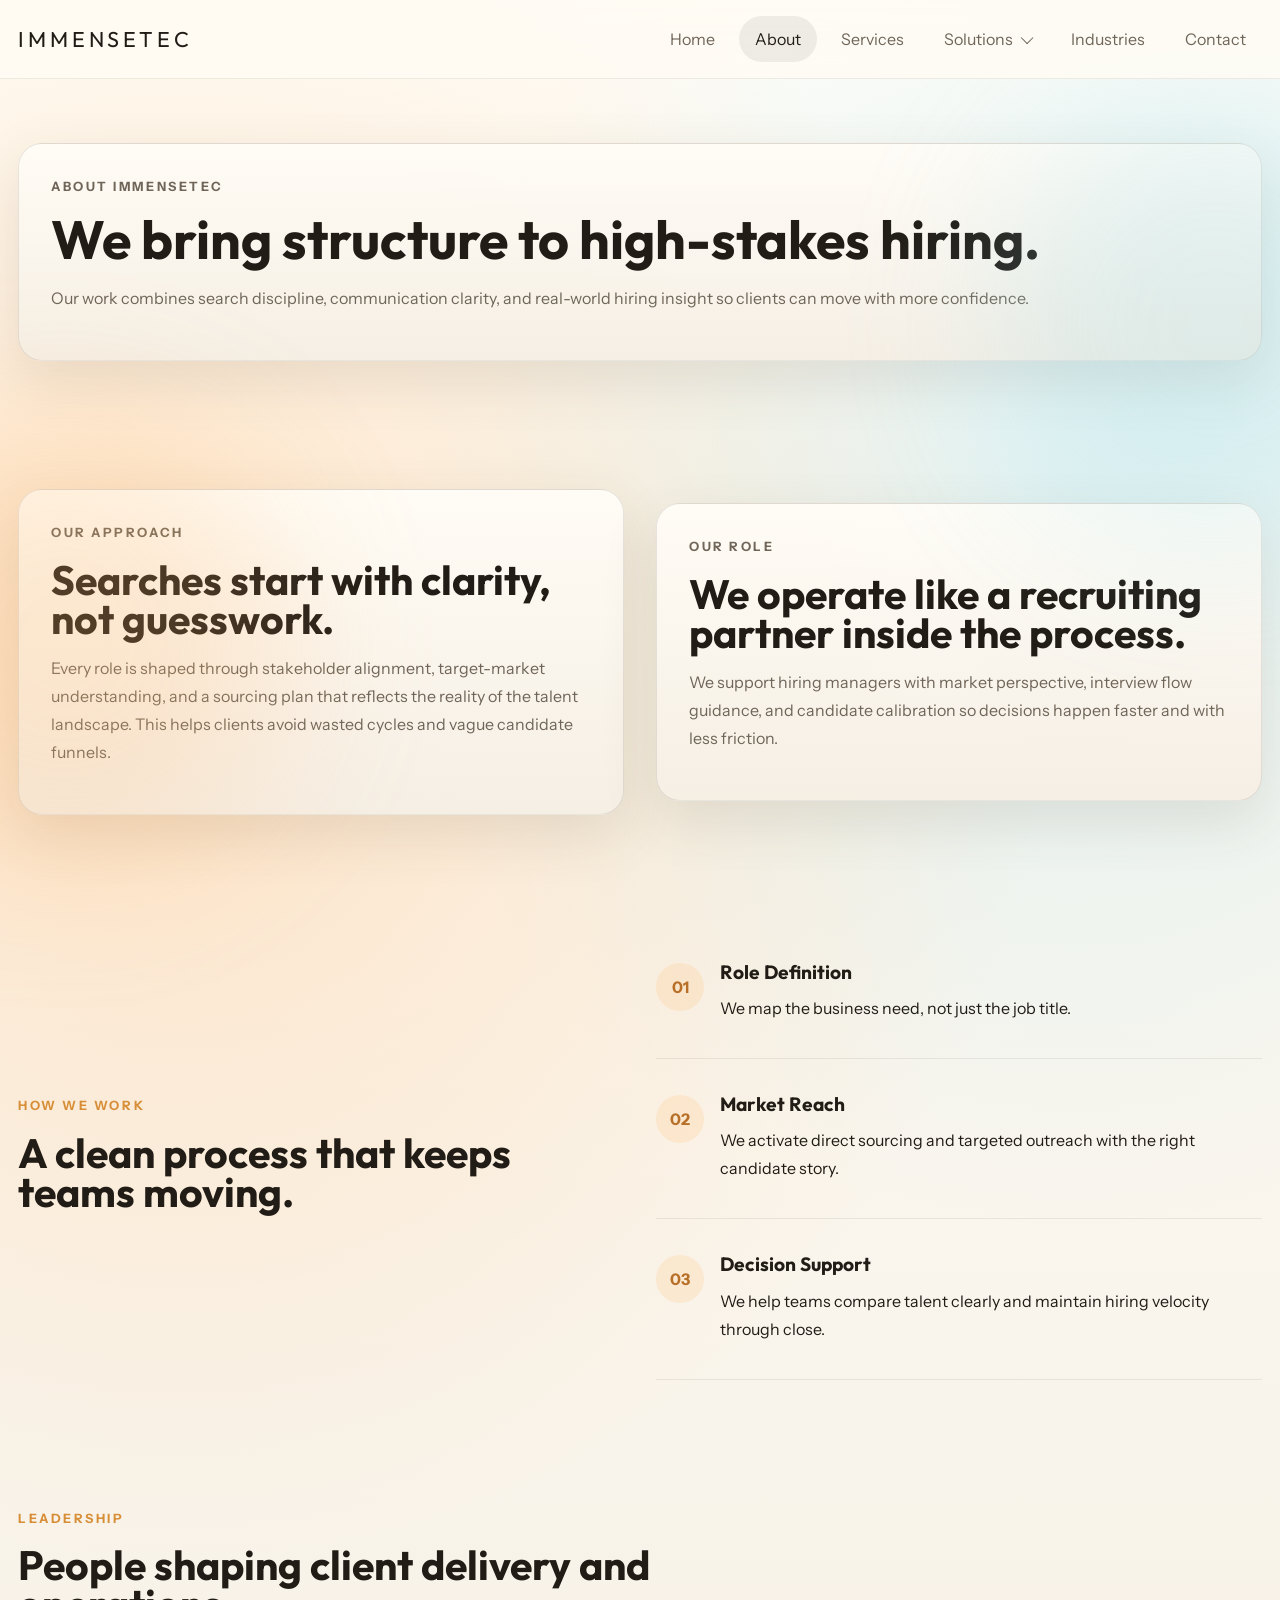
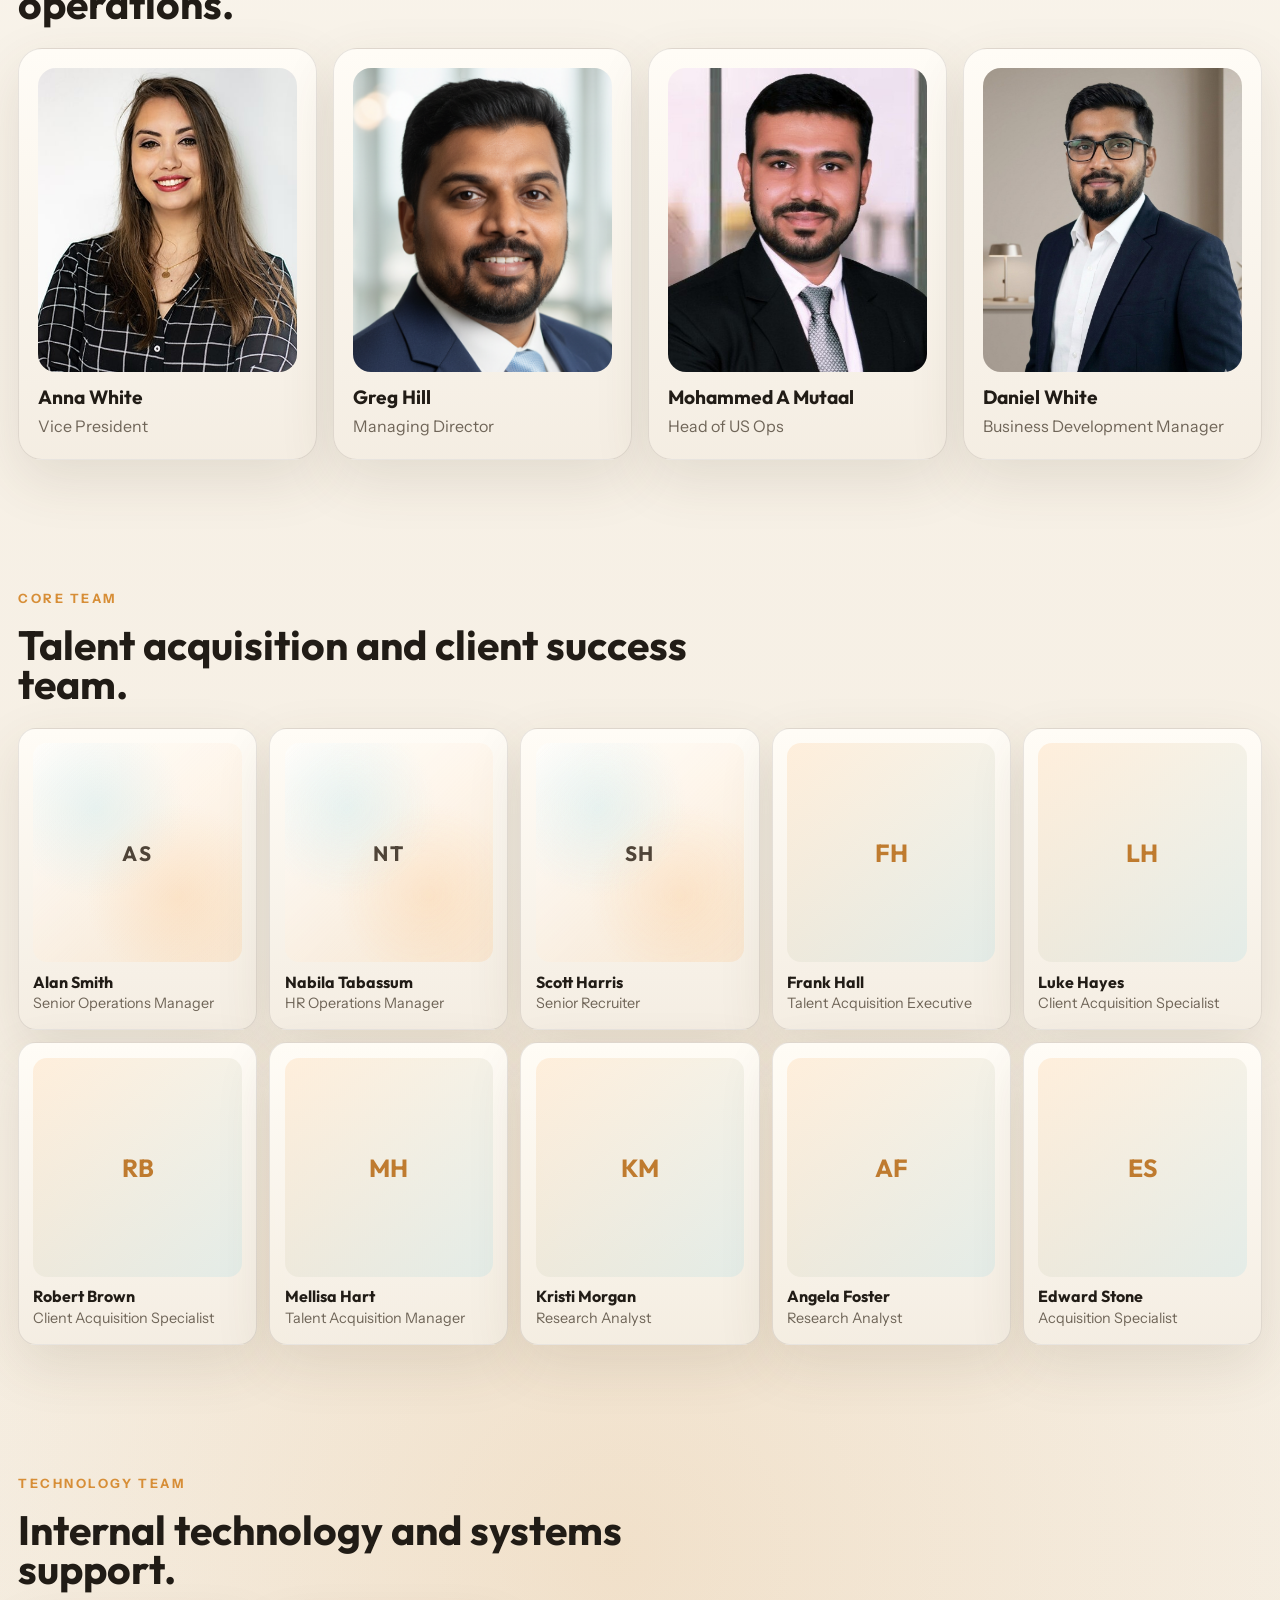
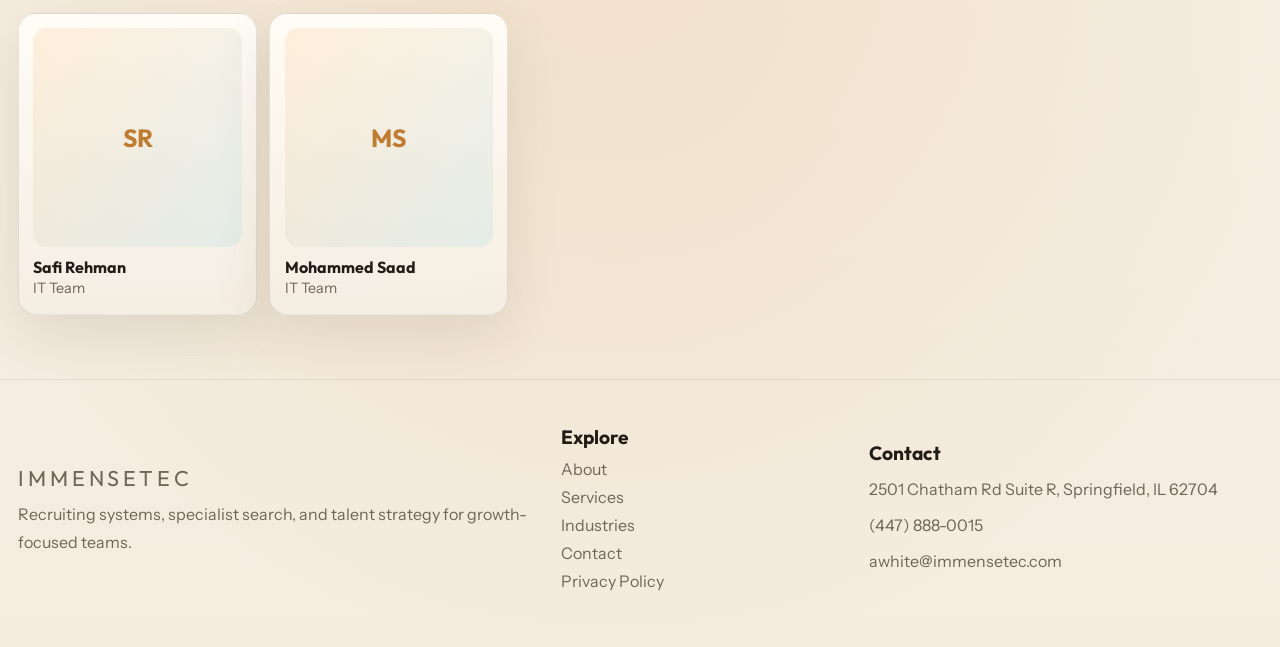
==== commit b8047a57: "added an indutries page changed color" ====
--- a/about.html
+++ b/about.html
@@ -7,7 +7,7 @@
   <meta name="description" content="Learn how Immensetec approaches recruiting with clarity, speed, and structured hiring systems.">
   <link rel="preconnect" href="https://fonts.googleapis.com">
   <link rel="preconnect" href="https://fonts.gstatic.com" crossorigin>
-  <link href="https://fonts.googleapis.com/css2?family=Bricolage+Grotesque:wght@400;500;600;700;800&family=Manrope:wght@400;500;600;700;800&display=swap" rel="stylesheet">
+  <link href="https://fonts.googleapis.com/css2?family=Outfit:wght@400;500;600;700;800&family=Instrument+Sans:wght@400;500;600;700&display=swap" rel="stylesheet">
   <link rel="stylesheet" href="styles.css">
 </head>
 <body>
@@ -19,6 +19,55 @@
           <a href="index.html">Home</a>
           <a href="about.html" class="active">About</a>
           <a href="services.html">Services</a>
+          <div class="nav-dropdown">
+            <button class="nav-dropdown-toggle" type="button" aria-expanded="false" aria-controls="solutions-menu">
+              Solutions
+              <span class="nav-caret" aria-hidden="true"></span>
+            </button>
+            <div class="nav-dropdown-menu" id="solutions-menu">
+              <div class="nav-dropdown-column">
+                <p class="nav-dropdown-title">Services</p>
+                <a href="services.html">Manufacturing &amp; Industrial</a>
+                <a href="services.html">Financial</a>
+                <a href="services.html">Healthcare &amp; Medical</a>
+                <a href="services.html">Construction &amp; Infrastructure</a>
+                <a href="services.html">Engineering</a>
+                <a href="services.html">Oil &amp; Gas</a>
+              </div>
+              <div class="nav-dropdown-column nav-dropdown-column-wide">
+                <p class="nav-dropdown-title">Business Challenges</p>
+                <div class="nav-dropdown-cards">
+                  <a href="services.html" class="nav-dropdown-card">
+                    <strong>Direct Hire</strong>
+                    <span>Targeted recruiting for essential permanent roles.</span>
+                  </a>
+                  <a href="services.html" class="nav-dropdown-card">
+                    <strong>Permanent Hire</strong>
+                    <span>Long-term placements built for stability and growth.</span>
+                  </a>
+                  <a href="services.html" class="nav-dropdown-card">
+                    <strong>Fulltime Hire</strong>
+                    <span>Full-cycle hiring support for core team expansion.</span>
+                  </a>
+                  <a href="services.html" class="nav-dropdown-card">
+                    <strong>Resume Finder</strong>
+                    <span>Focused candidate identification for hard-to-fill searches.</span>
+                  </a>
+                </div>
+              </div>
+              <div class="nav-dropdown-column">
+                <p class="nav-dropdown-title">Industry Focus</p>
+                <a href="industries.html">Manufacturing</a>
+                <a href="industries.html">Technology</a>
+                <a href="industries.html">Finance</a>
+                <a href="industries.html">Hospitality</a>
+                <a href="industries.html">Healthcare</a>
+                <a href="industries.html">Engineering</a>
+                <a href="industries.html" class="nav-dropdown-viewall">View all</a>
+              </div>
+            </div>
+          </div>
+          <a href="industries.html">Industries</a>
           <a href="contact.html">Contact</a>
         </nav>
       </div>
@@ -246,6 +295,7 @@
           <h3>Explore</h3>
           <a href="about.html">About</a>
           <a href="services.html">Services</a>
+          <a href="industries.html">Industries</a>
           <a href="contact.html">Contact</a>
           <a href="privacy-policy.html">Privacy Policy</a>
         </div>
@@ -258,5 +308,11 @@
       </div>
     </footer>
   </div>
+  <script src="nav.js"></script>
 </body>
 </html>
+
+
+
+
+
--- a/styles.css
+++ b/styles.css
@@ -1,16 +1,16 @@
 :root {
-  --bg: #07090f;
-  --bg-soft: #0d111b;
-  --panel: rgba(15, 20, 32, 0.84);
-  --panel-strong: #101626;
-  --panel-alt: #161c2e;
-  --text: #f3f1ea;
-  --muted: #98a2bd;
-  --line: rgba(255, 255, 255, 0.08);
-  --glow-a: #ff7a18;
-  --glow-b: #47d7ff;
-  --glow-c: #ffd166;
-  --shadow: 0 30px 80px rgba(0, 0, 0, 0.35);
+  --bg: #f8f4ec;
+  --bg-soft: #fffdf8;
+  --panel: rgba(255, 252, 246, 0.92);
+  --panel-strong: #fffaf2;
+  --panel-alt: #f4efe5;
+  --text: #211c16;
+  --muted: #6f6558;
+  --line: rgba(33, 28, 22, 0.1);
+  --glow-a: #ffb467;
+  --glow-b: #8fd8ea;
+  --glow-c: #d78e37;
+  --shadow: 0 20px 55px rgba(83, 63, 38, 0.12);
   --radius-xl: 34px;
   --radius-lg: 24px;
   --radius-md: 18px;
@@ -27,12 +27,12 @@
 body {
   margin: 0;
   color: var(--text);
-  font-family: "Manrope", sans-serif;
+  font-family: "Instrument Sans", sans-serif;
   background:
-    radial-gradient(circle at 15% 20%, rgba(255, 122, 24, 0.18), transparent 24%),
-    radial-gradient(circle at 82% 18%, rgba(71, 215, 255, 0.16), transparent 20%),
-    radial-gradient(circle at 50% 80%, rgba(255, 209, 102, 0.1), transparent 24%),
-    linear-gradient(180deg, #05070c 0%, #0b1120 50%, #07090f 100%);
+    radial-gradient(circle at 14% 18%, rgba(255, 180, 103, 0.3), transparent 26%),
+    radial-gradient(circle at 84% 14%, rgba(143, 216, 234, 0.24), transparent 20%),
+    radial-gradient(circle at 48% 82%, rgba(215, 142, 55, 0.14), transparent 22%),
+    linear-gradient(180deg, #fffdf8 0%, #f7f1e7 48%, #f4ecdf 100%);
   min-height: 100vh;
 }
 
@@ -78,7 +78,7 @@
 }
 
 .container {
-  width: min(1180px, calc(100% - 2rem));
+  width: min(1280px, calc(100% - clamp(1rem, 3vw, 2.25rem)));
   margin: 0 auto;
 }
 
@@ -86,9 +86,9 @@
   position: sticky;
   top: 0;
   z-index: 20;
-  background: rgba(7, 9, 15, 0.72);
+  background: rgba(255, 251, 244, 0.78);
   backdrop-filter: blur(18px);
-  border-bottom: 1px solid rgba(255, 255, 255, 0.05);
+  border-bottom: 1px solid rgba(33, 28, 22, 0.08);
 }
 
 .nav-bar {
@@ -100,8 +100,8 @@
 }
 
 .brand {
-  font-family: "Bricolage Grotesque", sans-serif;
-  font-size: 1.5rem;
+  font-family: "Outfit", sans-serif;
+  font-size: 1.35rem;
   letter-spacing: 0.18em;
 }
 
@@ -109,6 +109,7 @@
   display: flex;
   flex-wrap: wrap;
   gap: 0.5rem;
+  align-items: center;
 }
 
 .site-nav a {
@@ -121,14 +122,155 @@
 .site-nav a:hover,
 .site-nav a.active {
   color: var(--text);
-  background: rgba(255, 255, 255, 0.07);
+  background: rgba(33, 28, 22, 0.07);
+}
+
+.nav-dropdown {
+  position: relative;
+}
+
+.nav-dropdown-toggle {
+  display: inline-flex;
+  align-items: center;
+  gap: 0.55rem;
+  padding: 0.8rem 1rem;
+  border: 0;
+  border-radius: 999px;
+  background: transparent;
+  color: var(--muted);
+  cursor: pointer;
+  transition: 0.25s ease;
+}
+
+.nav-dropdown-toggle:hover,
+.nav-dropdown:hover .nav-dropdown-toggle,
+.nav-dropdown.is-open .nav-dropdown-toggle {
+  color: var(--text);
+  background: rgba(33, 28, 22, 0.07);
+}
+
+.nav-caret {
+  width: 0.55rem;
+  height: 0.55rem;
+  border-right: 1.5px solid currentColor;
+  border-bottom: 1.5px solid currentColor;
+  transform: rotate(45deg) translateY(-1px);
+  transition: transform 0.25s ease;
+}
+
+.nav-dropdown:hover .nav-caret,
+.nav-dropdown.is-open .nav-caret {
+  transform: rotate(225deg) translateY(-1px);
+}
+
+.nav-dropdown-menu {
+  position: absolute;
+  top: calc(100% + 0.9rem);
+  right: -9rem;
+  z-index: 40;
+  width: min(72rem, calc(100vw - 2rem));
+  padding: 1.5rem;
+  display: grid;
+  grid-template-columns: 0.9fr 1.35fr 0.9fr;
+  gap: 1.5rem;
+  border: 1px solid rgba(33, 28, 22, 0.09);
+  border-radius: 26px;
+  background: rgba(255, 252, 247, 0.97);
+  box-shadow: var(--shadow);
+  backdrop-filter: blur(18px);
+  opacity: 0;
+  visibility: hidden;
+  pointer-events: none;
+  transform: translateY(10px);
+  transition: opacity 0.2s ease, transform 0.2s ease, visibility 0.2s ease;
+}
+
+.nav-dropdown:hover .nav-dropdown-menu,
+.nav-dropdown:focus-within .nav-dropdown-menu,
+.nav-dropdown.is-open .nav-dropdown-menu {
+  opacity: 1;
+  visibility: visible;
+  pointer-events: auto;
+  transform: translateY(0);
+}
+
+.nav-dropdown-column {
+  display: grid;
+  align-content: start;
+  gap: 0.25rem;
+}
+
+.nav-dropdown-column-wide {
+  gap: 0.85rem;
+}
+
+.nav-dropdown-title {
+  margin: 0 0 0.45rem;
+  color: var(--text);
+  font-family: "Outfit", sans-serif;
+  font-size: 1.5rem;
+  line-height: 1;
+}
+
+.nav-dropdown-column > a,
+.nav-dropdown-viewall {
+  padding: 0.75rem 0.9rem;
+  border-radius: 14px;
+  color: #4e4438;
+  transition: 0.2s ease;
+}
+
+.nav-dropdown-column > a:hover,
+.nav-dropdown-viewall:hover {
+  background: rgba(33, 28, 22, 0.05);
+  color: var(--text);
+}
+
+.nav-dropdown-viewall {
+  color: #b86f27;
+}
+
+.nav-dropdown-cards {
+  display: grid;
+  grid-template-columns: repeat(2, minmax(0, 1fr));
+  gap: 0.85rem;
+}
+
+.nav-dropdown-card {
+  min-height: 9rem;
+  padding: 1rem;
+  display: grid;
+  align-content: start;
+  gap: 0.55rem;
+  border-radius: 18px;
+  border: 1px solid rgba(33, 28, 22, 0.08);
+  background: linear-gradient(180deg, rgba(255, 251, 245, 0.98) 0%, rgba(244, 237, 226, 0.98) 100%);
+  transition: 0.2s ease;
+}
+
+.nav-dropdown-card:hover {
+  transform: translateY(-2px);
+  border-color: rgba(255, 178, 107, 0.35);
+}
+
+.nav-dropdown-card strong {
+  color: var(--text);
+  font-family: "Outfit", sans-serif;
+  font-size: 1.1rem;
+  line-height: 1.05;
+}
+
+.nav-dropdown-card span {
+  color: var(--muted);
+  font-size: 0.92rem;
+  line-height: 1.5;
 }
 
 .hero-section,
 .content-section,
 .page-hero,
 .strip-section {
-  padding: 5rem 0;
+  padding: clamp(3.5rem, 5vw, 5rem) 0;
 }
 
 .hero-layout,
@@ -143,29 +285,42 @@
   align-items: center;
 }
 
+.hero-layout {
+  grid-template-columns: minmax(0, 0.95fr) minmax(0, 1.05fr);
+  gap: clamp(1.5rem, 3vw, 3rem);
+}
+
+.hero-copy {
+  max-width: min(100%, 38rem);
+}
+
+.hero-copy > * {
+  max-width: 100%;
+}
+
 .hero-copy h1,
 .page-hero-card h1,
 h2,
 h3 {
   margin-top: 0;
-  font-family: "Bricolage Grotesque", sans-serif;
+  font-family: "Outfit", sans-serif;
   line-height: 0.95;
 }
 
 .hero-copy h1,
 .page-hero-card h1 {
   margin-bottom: 1.2rem;
-  font-size: clamp(3.5rem, 9vw, 7.5rem);
+  font-size: clamp(2.3rem, 4.6vw, 4.6rem);
 }
 
 h2 {
   margin-bottom: 1rem;
-  font-size: clamp(2rem, 4vw, 3.4rem);
+  font-size: clamp(1.7rem, 3.2vw, 2.7rem);
 }
 
 h3 {
   margin-bottom: 0.8rem;
-  font-size: 1.5rem;
+  font-size: 1.2rem;
 }
 
 p {
@@ -200,7 +355,7 @@
 }
 
 .mini-label {
-  color: #9cdcf0;
+  color: #0b7f9d;
 }
 
 .card-index {
@@ -237,8 +392,8 @@
 }
 
 .button-secondary {
-  background: rgba(255, 255, 255, 0.03);
-  border-color: rgba(255, 255, 255, 0.12);
+  background: rgba(255, 255, 255, 0.62);
+  border-color: rgba(33, 28, 22, 0.12);
   color: var(--text);
 }
 
@@ -251,7 +406,11 @@
 }
 
 .signal-row {
-  grid-template-columns: repeat(3, minmax(0, 1fr));
+  grid-template-columns: repeat(4, minmax(0, 1fr));
+}
+
+.hero-copy .hero-text {
+  max-width: 34rem;
 }
 
 .signal-row div,
@@ -263,7 +422,7 @@
 .insight-card,
 .cta-band {
   border: 1px solid var(--line);
-  background: linear-gradient(180deg, rgba(18, 24, 39, 0.95) 0%, rgba(11, 15, 24, 0.95) 100%);
+  background: linear-gradient(180deg, rgba(255, 252, 246, 0.96) 0%, rgba(245, 238, 228, 0.96) 100%);
   box-shadow: var(--shadow);
 }
 
@@ -274,7 +433,7 @@
 
 .signal-row strong {
   display: block;
-  font-size: 1.1rem;
+  font-size: 1rem;
 }
 
 .signal-row span {
@@ -284,13 +443,13 @@
 
 .hero-panel {
   position: relative;
-  padding: 1.5rem;
-  min-height: 30rem;
+  padding: clamp(1rem, 2vw, 1.5rem);
+  min-height: clamp(26rem, 42vw, 33rem);
   border-radius: var(--radius-xl);
   background:
-    linear-gradient(160deg, rgba(255, 255, 255, 0.04), rgba(255, 255, 255, 0.01)),
-    rgba(8, 12, 20, 0.8);
-  border: 1px solid rgba(255, 255, 255, 0.08);
+    linear-gradient(160deg, rgba(255, 255, 255, 0.72), rgba(255, 248, 239, 0.8)),
+    rgba(255, 250, 242, 0.92);
+  border: 1px solid rgba(33, 28, 22, 0.08);
   overflow: hidden;
 }
 
@@ -300,7 +459,7 @@
   width: 12rem;
   height: 12rem;
   border-radius: 50%;
-  background: radial-gradient(circle, rgba(71, 215, 255, 0.4) 0%, rgba(71, 215, 255, 0) 70%);
+  background: radial-gradient(circle, rgba(143, 216, 234, 0.45) 0%, rgba(143, 216, 234, 0) 70%);
   filter: blur(18px);
 }
 
@@ -313,7 +472,7 @@
   align-items: stretch;
   overflow: hidden;
   border-radius: 24px;
-  border: 1px solid rgba(255, 255, 255, 0.08);
+  border: 1px solid rgba(33, 28, 22, 0.08);
   box-shadow: var(--shadow);
 }
 
@@ -344,28 +503,28 @@
   object-fit: contain;
   object-position: center;
   background:
-    radial-gradient(circle at center, rgba(71, 215, 255, 0.12), transparent 58%),
-    linear-gradient(180deg, rgba(9, 13, 22, 0.96), rgba(13, 18, 29, 0.96));
+    radial-gradient(circle at center, rgba(143, 216, 234, 0.16), transparent 58%),
+    linear-gradient(180deg, rgba(255, 250, 242, 0.96), rgba(243, 235, 223, 0.96));
   padding: 1rem;
 }
 
 .mosaic-primary {
   grid-row: span 2;
-  min-height: 30rem;
+  min-height: clamp(24rem, 34vw, 30rem);
 }
 
 .mosaic-secondary {
-  min-height: 15rem;
+  min-height: clamp(12rem, 17vw, 15rem);
 }
 
 .mosaic-tertiary {
-  min-height: 15rem;
+  min-height: clamp(12rem, 17vw, 15rem);
 }
 
 .insight-grid {
   display: grid;
   gap: 1rem;
-  margin-top: 1rem;
+  margin-top: 1.5rem;
 }
 
 .insight-card {
@@ -373,57 +532,14 @@
   border-radius: 22px;
 }
 
-.upload-photo-box {
-  margin-top: 1rem;
-  min-height: 13.5rem;
-  padding: 1.5rem;
-  border-radius: 22px;
-  border: 1px dashed rgba(255, 255, 255, 0.18);
-  background: rgba(255, 255, 255, 0.03);
-  display: flex;
-  align-items: center;
-}
-
-.upload-box-inner {
-  display: flex;
-  align-items: center;
-  gap: 1rem;
-  width: 100%;
-}
-
-.upload-box-inner strong {
-  display: block;
-  margin-bottom: 0.25rem;
-  font-family: "Bricolage Grotesque", sans-serif;
-}
-
-.upload-box-inner p {
-  margin-bottom: 0;
-  color: var(--muted);
-}
-
-.upload-icon {
-  display: inline-flex;
-  align-items: center;
-  justify-content: center;
-  width: 3rem;
-  height: 3rem;
-  border-radius: 50%;
-  background: linear-gradient(135deg, rgba(255, 122, 24, 0.2), rgba(71, 215, 255, 0.18));
-  color: #fff;
-  font-size: 1.6rem;
-  font-weight: 700;
-  flex-shrink: 0;
-}
-
 .insight-card h2 {
   margin-bottom: 0;
 }
 
 .accent-card {
   background:
-    linear-gradient(135deg, rgba(255, 122, 24, 0.2), rgba(71, 215, 255, 0.16)),
-    linear-gradient(180deg, rgba(18, 24, 39, 0.95) 0%, rgba(11, 15, 24, 0.95) 100%);
+    linear-gradient(135deg, rgba(255, 180, 103, 0.22), rgba(143, 216, 234, 0.18)),
+    linear-gradient(180deg, rgba(255, 252, 246, 0.96) 0%, rgba(245, 238, 228, 0.96) 100%);
 }
 
 .strip-section {
@@ -438,14 +554,14 @@
   padding: 1rem 1.2rem;
   border-top: 1px solid var(--line);
   border-bottom: 1px solid var(--line);
-  color: #d5dcf1;
+  color: #5b5145;
   text-align: center;
-  background: rgba(255, 255, 255, 0.02);
+  background: rgba(255, 255, 255, 0.45);
 }
 
 .story-block,
 .metrics-copy {
-  max-width: 36rem;
+  max-width: 34rem;
 }
 
 .section-intro {
@@ -454,7 +570,7 @@
 }
 
 .cards-layout {
-  grid-template-columns: repeat(3, minmax(0, 1fr));
+  grid-template-columns: repeat(4, minmax(0, 1fr));
 }
 
 .feature-card,
@@ -491,7 +607,7 @@
   padding: 1.2rem;
   border-radius: 24px;
   border: 1px solid var(--line);
-  background: linear-gradient(180deg, rgba(18, 24, 39, 0.92) 0%, rgba(10, 14, 22, 0.96) 100%);
+  background: linear-gradient(180deg, rgba(255, 252, 246, 0.98) 0%, rgba(244, 237, 226, 0.98) 100%);
   box-shadow: var(--shadow);
 }
 
@@ -509,7 +625,7 @@
   overflow: hidden;
   border-radius: 18px;
   aspect-ratio: 4 / 4.7;
-  background: linear-gradient(135deg, rgba(255, 122, 24, 0.12), rgba(71, 215, 255, 0.12));
+  background: linear-gradient(135deg, rgba(255, 180, 103, 0.18), rgba(143, 216, 234, 0.18));
 }
 
 .placeholder-photo {
@@ -518,7 +634,7 @@
 }
 
 .blank-photo {
-  background: linear-gradient(135deg, rgba(255, 255, 255, 0.03), rgba(255, 122, 24, 0.05));
+  background: linear-gradient(135deg, rgba(255, 255, 255, 0.55), rgba(255, 180, 103, 0.16));
 }
 
 .soft-placeholder {
@@ -526,17 +642,17 @@
   display: grid;
   place-items: center;
   background:
-    radial-gradient(circle at 30% 30%, rgba(71, 215, 255, 0.14), transparent 42%),
-    radial-gradient(circle at 70% 70%, rgba(255, 122, 24, 0.16), transparent 44%),
-    linear-gradient(135deg, rgba(255, 255, 255, 0.03), rgba(255, 122, 24, 0.05));
+    radial-gradient(circle at 30% 30%, rgba(143, 216, 234, 0.2), transparent 42%),
+    radial-gradient(circle at 70% 70%, rgba(255, 180, 103, 0.2), transparent 44%),
+    linear-gradient(135deg, rgba(255, 255, 255, 0.55), rgba(255, 180, 103, 0.16));
 }
 
 .soft-placeholder span {
-  font-family: "Bricolage Grotesque", sans-serif;
-  font-size: 1.6rem;
+  font-family: "Outfit", sans-serif;
+  font-size: 1.3rem;
   font-weight: 700;
   letter-spacing: 0.08em;
-  color: #e9edf8;
+  color: #4f4438;
 }
 
 .compact-showcase .profile-card {
@@ -552,7 +668,7 @@
 .compact-showcase .profile-card h3 {
   margin-top: 0.8rem;
   margin-bottom: 0.2rem;
-  font-size: 1.1rem;
+  font-size: 1rem;
 }
 
 .compact-showcase .profile-card p {
@@ -561,10 +677,10 @@
 }
 
 .placeholder-photo span {
-  font-family: "Bricolage Grotesque", sans-serif;
-  font-size: 2rem;
+  font-family: "Outfit", sans-serif;
+  font-size: 1.55rem;
   font-weight: 700;
-  color: #ffd4af;
+  color: #bf7b2f;
 }
 
 .metrics-stack,
@@ -576,15 +692,15 @@
 }
 
 .industry-cloud {
-  grid-template-columns: repeat(3, minmax(0, 1fr));
+  grid-template-columns: repeat(4, minmax(0, 1fr));
 }
 
 .industry-cloud span {
   padding: 1rem 1.2rem;
   border-radius: 999px;
   border: 1px solid var(--line);
-  background: rgba(255, 255, 255, 0.03);
-  color: #dfe6f7;
+  background: rgba(255, 255, 255, 0.52);
+  color: #51473c;
   text-align: center;
 }
 
@@ -598,7 +714,7 @@
 }
 
 .privacy-card a {
-  color: #9cdcf0;
+  color: #0b7f9d;
 }
 
 .policy-list {
@@ -618,7 +734,7 @@
   gap: 1rem;
   align-items: start;
   padding: 1.25rem 0;
-  border-bottom: 1px solid rgba(255, 255, 255, 0.08);
+  border-bottom: 1px solid rgba(33, 28, 22, 0.08);
 }
 
 .timeline-item span {
@@ -628,8 +744,8 @@
   width: 3rem;
   height: 3rem;
   border-radius: 50%;
-  background: rgba(255, 179, 71, 0.12);
-  color: #ffb26b;
+  background: rgba(255, 180, 103, 0.18);
+  color: #b86f27;
   font-weight: 700;
 }
 
@@ -647,7 +763,7 @@
 
 .contact-form label {
   font-size: 0.95rem;
-  color: #d6deef;
+  color: #4e4438;
 }
 
 .contact-form input,
@@ -655,20 +771,20 @@
   width: 100%;
   padding: 0.95rem 1rem;
   border-radius: 14px;
-  border: 1px solid rgba(255, 255, 255, 0.08);
-  background: rgba(255, 255, 255, 0.03);
+  border: 1px solid rgba(33, 28, 22, 0.1);
+  background: rgba(255, 255, 255, 0.75);
   color: var(--text);
 }
 
 .contact-form input::placeholder,
 .contact-form textarea::placeholder {
-  color: #7f89a3;
+  color: #93887b;
 }
 
 .contact-form input:focus,
 .contact-form textarea:focus {
-  outline: 2px solid rgba(71, 215, 255, 0.3);
-  border-color: rgba(71, 215, 255, 0.35);
+  outline: 2px solid rgba(143, 216, 234, 0.35);
+  border-color: rgba(143, 216, 234, 0.45);
 }
 
 .form-consent {
@@ -688,7 +804,7 @@
 
 .site-footer {
   padding: 3rem 0;
-  border-top: 1px solid rgba(255, 255, 255, 0.06);
+  border-top: 1px solid rgba(33, 28, 22, 0.08);
 }
 
 .footer-layout {
@@ -703,7 +819,7 @@
 .site-footer h3 {
   margin-top: 0;
   margin-bottom: 0.8rem;
-  font-family: "Bricolage Grotesque", sans-serif;
+  font-family: "Outfit", sans-serif;
 }
 
 .site-footer a,
@@ -712,6 +828,22 @@
   margin-bottom: 0.5rem;
 }
 
+
+@media (max-width: 1280px) {
+  .hero-layout {
+    grid-template-columns: minmax(0, 1fr) minmax(0, 1fr);
+    gap: 1.5rem;
+  }
+
+  .hero-copy h1,
+  .page-hero-card h1 {
+    font-size: clamp(2.2rem, 4.2vw, 4rem);
+  }
+
+  .hero-panel {
+    min-height: 28rem;
+  }
+}
 @media (max-width: 980px) {
   .hero-layout,
   .metrics-layout,
@@ -723,6 +855,7 @@
   .cta-band,
   .footer-layout,
   .cards-layout,
+  .industry-cards-grid,
   .strip-grid,
   .signal-row,
   .team-showcase,
@@ -733,6 +866,41 @@
   .nav-bar {
     flex-direction: column;
     align-items: flex-start;
+  }
+
+  .site-nav {
+    width: 100%;
+  }
+
+  .nav-dropdown {
+    width: 100%;
+  }
+
+  .nav-dropdown-menu {
+    position: static;
+    width: 100%;
+    margin-top: 0.75rem;
+    grid-template-columns: 1fr;
+    transform: none;
+    right: auto;
+    top: auto;
+    opacity: 1;
+    visibility: visible;
+    pointer-events: auto;
+    display: none;
+  }
+
+  .nav-dropdown:hover .nav-dropdown-menu,
+  .nav-dropdown:focus-within .nav-dropdown-menu {
+    transform: none;
+  }
+
+  .nav-dropdown.is-open .nav-dropdown-menu {
+    display: grid;
+  }
+
+  .hero-copy {
+    max-width: none;
   }
 
   .hero-panel {
@@ -772,12 +940,79 @@
     width: 100%;
   }
 
-  .site-nav a {
+  .site-nav a,
+  .nav-dropdown-toggle {
     flex: 1 1 calc(50% - 0.5rem);
     text-align: center;
+    justify-content: center;
   }
 
   .brand {
     font-size: 1.25rem;
   }
-}
+
+  .nav-dropdown-cards {
+    grid-template-columns: 1fr;
+  }
+}
+
+
+
+
+
+.industry-gallery-grid {
+  display: grid;
+  grid-template-columns: repeat(4, minmax(0, 1fr));
+  gap: 1rem;
+}
+
+.industry-gallery-card {
+  overflow: hidden;
+  border-radius: var(--radius-lg);
+  border: 1px solid var(--line);
+  background: linear-gradient(180deg, rgba(255, 252, 246, 0.98) 0%, rgba(244, 237, 226, 0.98) 100%);
+  box-shadow: var(--shadow);
+}
+
+.industry-gallery-image {
+  overflow: hidden;
+  aspect-ratio: 1 / 1;
+  background: rgba(255, 255, 255, 0.72);
+}
+
+.industry-gallery-image img {
+  width: 100%;
+  height: 100%;
+  object-fit: cover;
+  display: block;
+}
+
+.industry-gallery-label {
+  min-height: 3.75rem;
+  padding: 0.8rem 0.9rem 0.9rem;
+  display: flex;
+  align-items: center;
+  border-top: 1px solid rgba(33, 28, 22, 0.08);
+}
+
+.industry-gallery-label h3 {
+  margin: 0;
+  font-size: 0.95rem;
+  line-height: 1.25;
+}
+
+@media (max-width: 980px) {
+  .industry-gallery-grid {
+    grid-template-columns: repeat(2, minmax(0, 1fr));
+  }
+}
+
+@media (max-width: 640px) {
+  .industry-gallery-grid {
+    grid-template-columns: 1fr;
+  }
+}
+
+
+
+
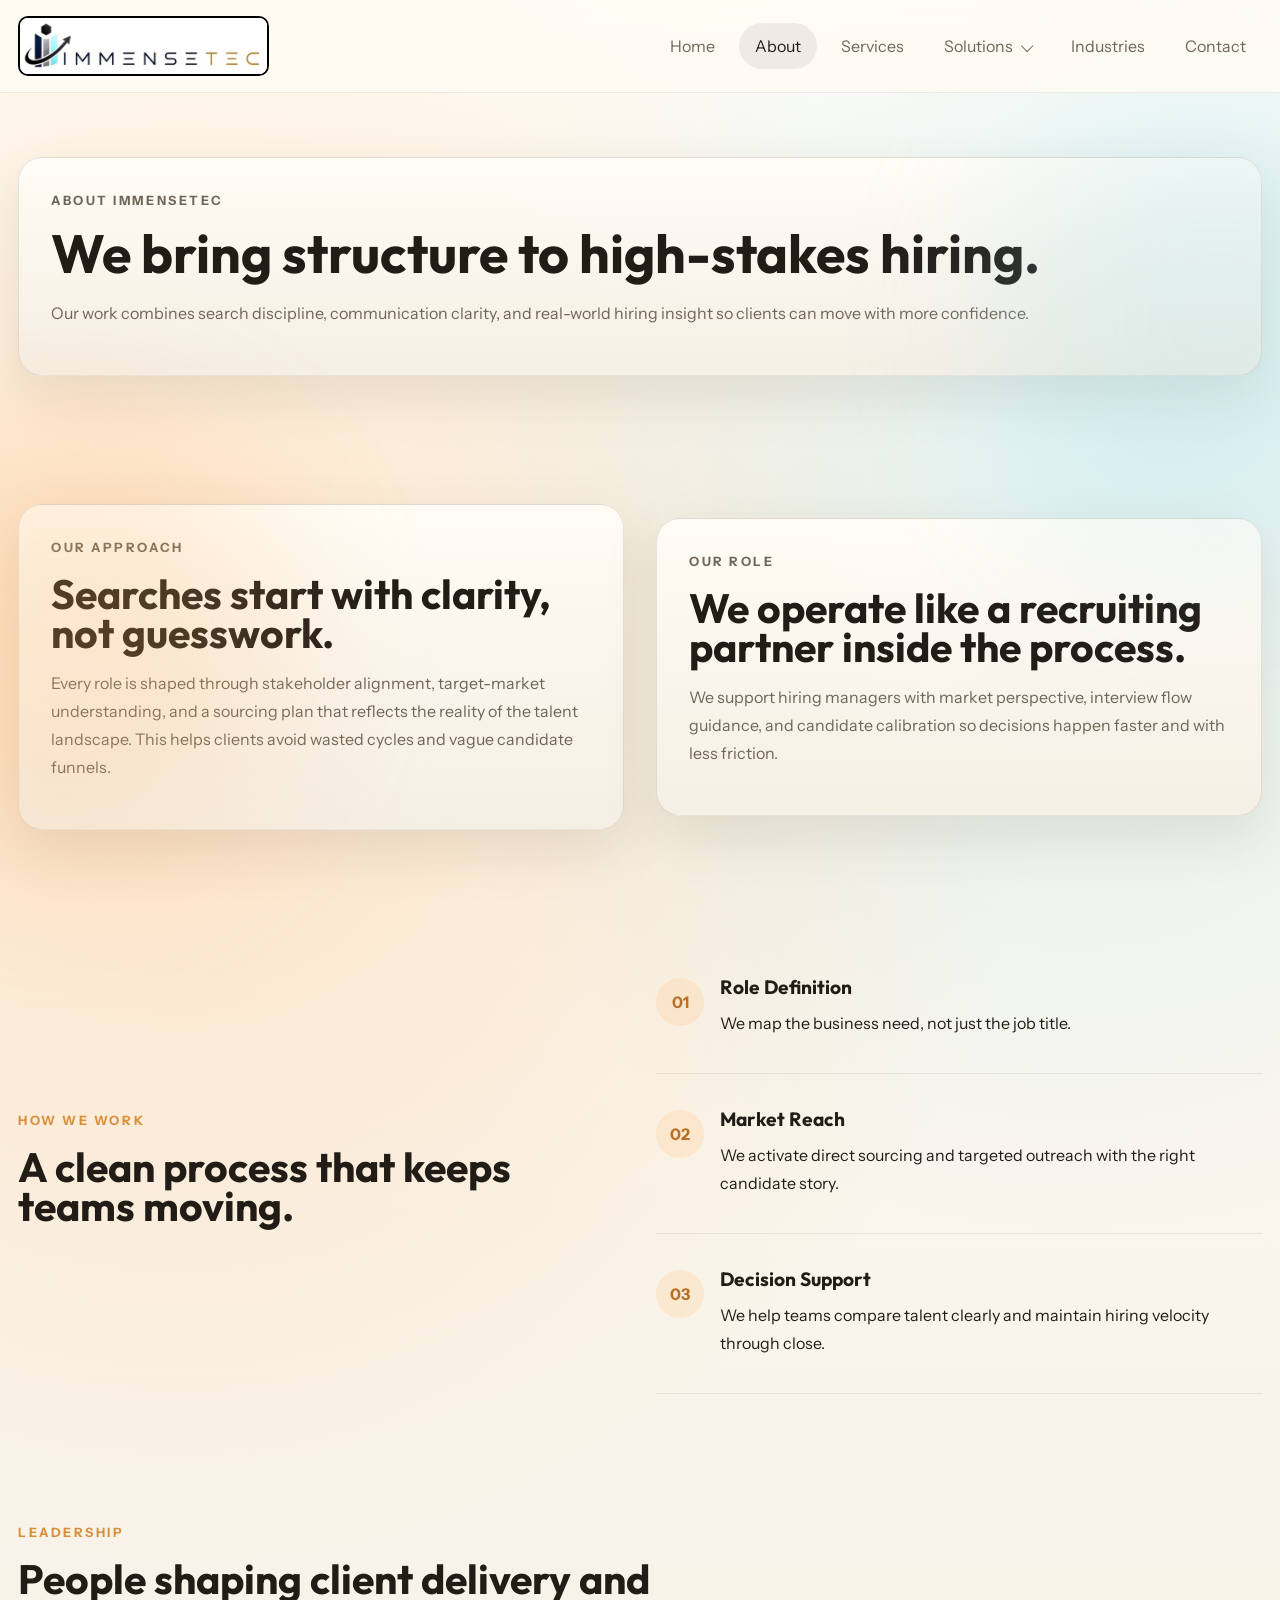
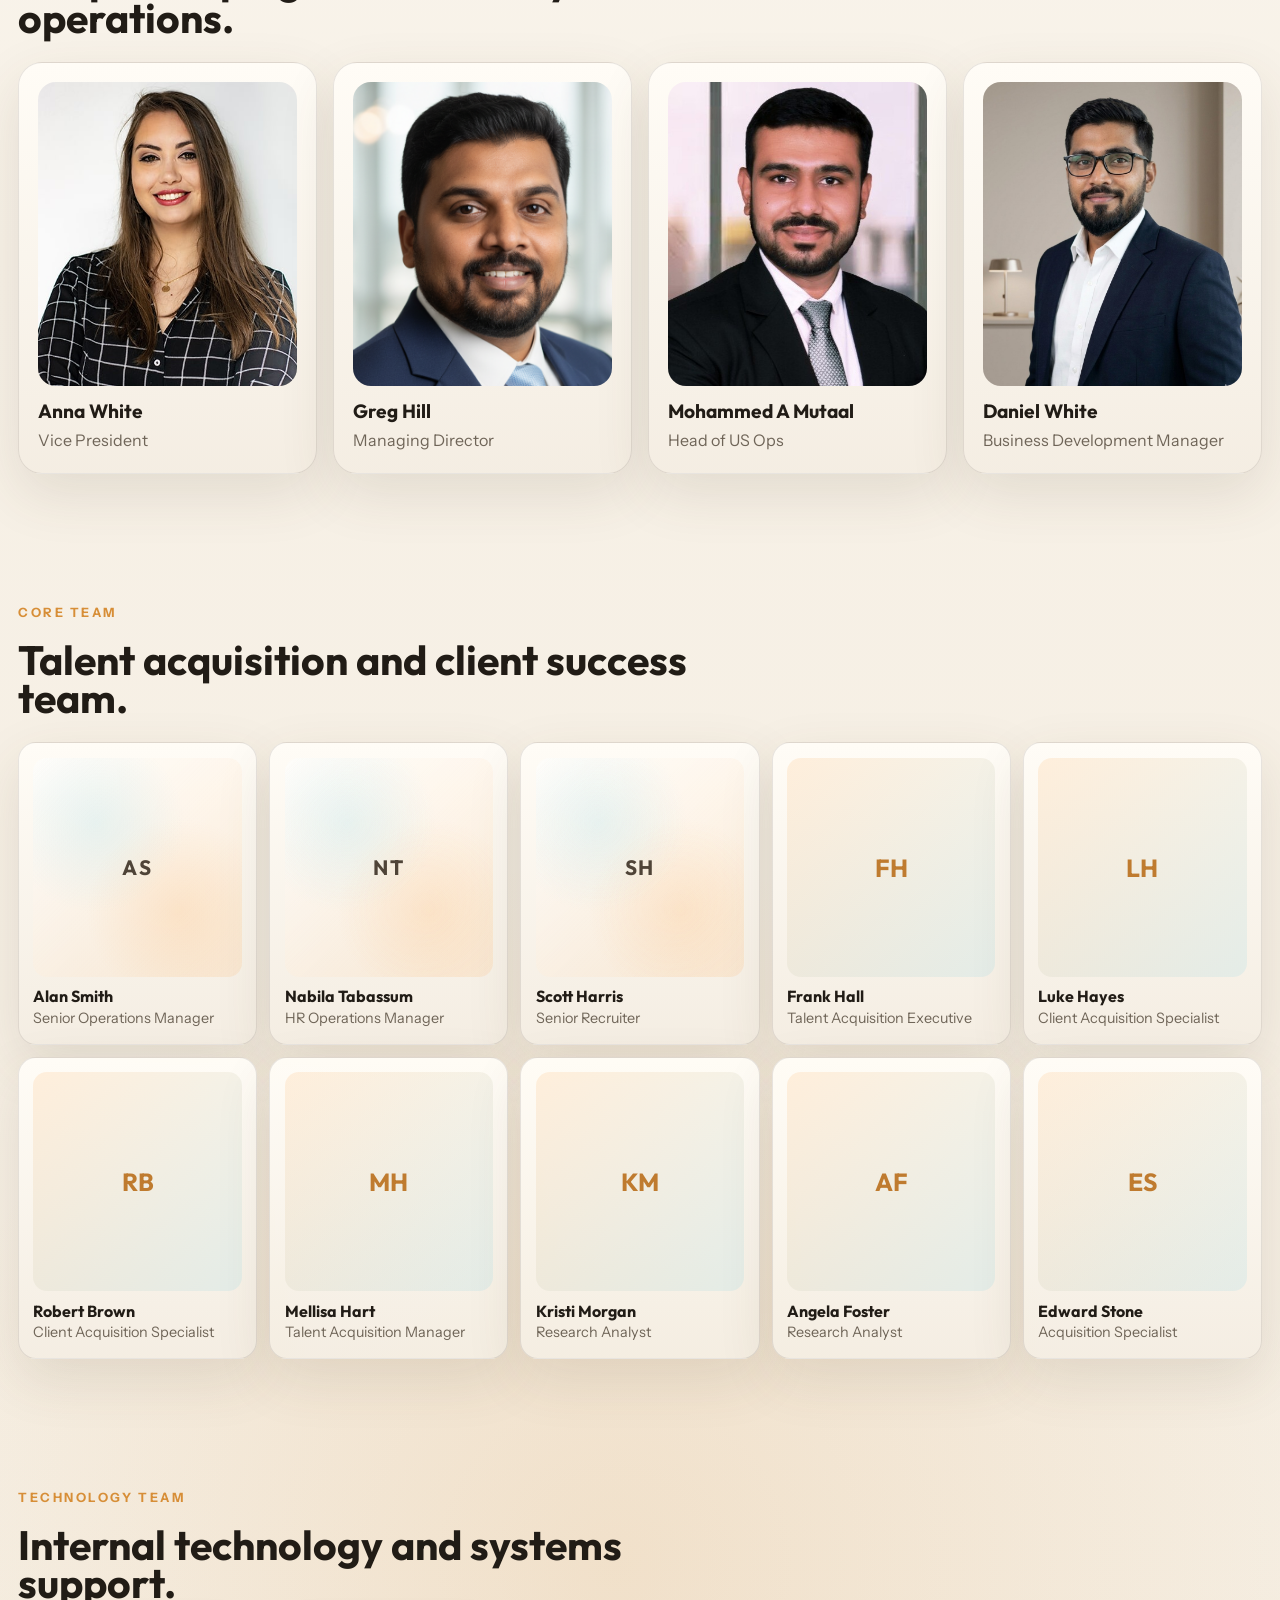
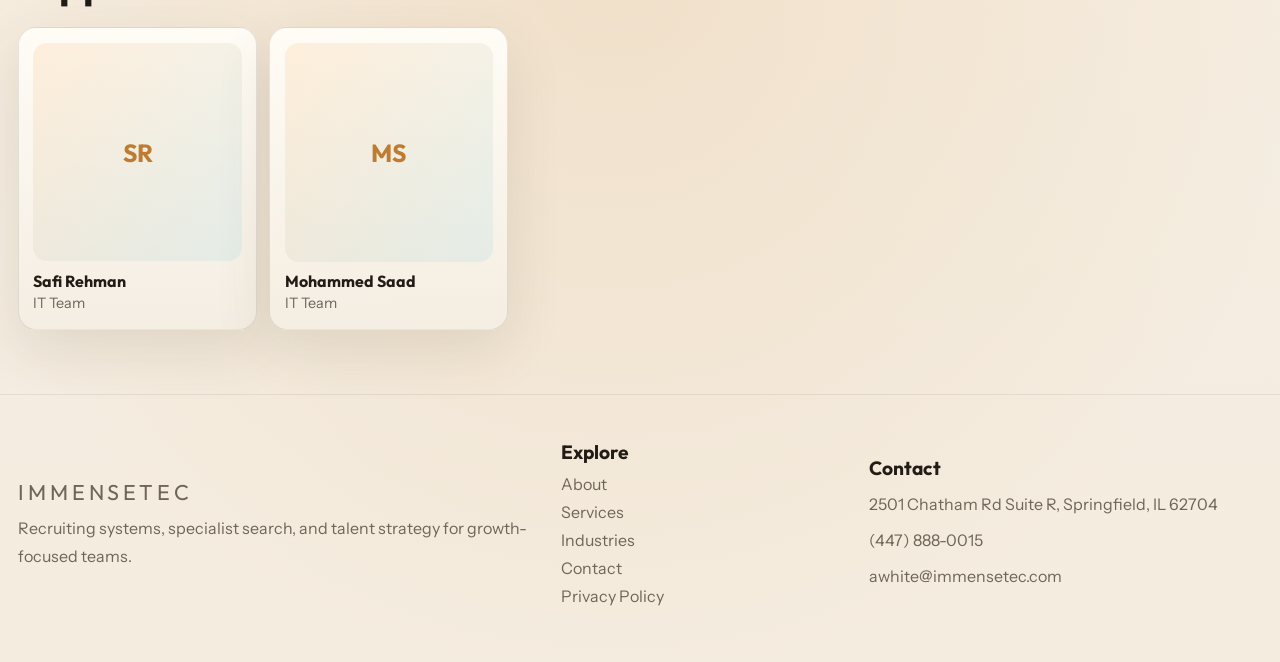
==== commit fa78f105: "Add favicon and logo ,Add hamburger to mobile Navbar menu" ====
--- a/about.html
+++ b/about.html
@@ -5,6 +5,7 @@
   <meta name="viewport" content="width=device-width, initial-scale=1.0">
   <title>About | Immensetec</title>
   <meta name="description" content="Learn how Immensetec approaches recruiting with clarity, speed, and structured hiring systems.">
+    <link rel="icon" type="image/png" href="images/Favicon.png" />
   <link rel="preconnect" href="https://fonts.googleapis.com">
   <link rel="preconnect" href="https://fonts.gstatic.com" crossorigin>
   <link href="https://fonts.googleapis.com/css2?family=Outfit:wght@400;500;600;700;800&family=Instrument+Sans:wght@400;500;600;700&display=swap" rel="stylesheet">
@@ -12,9 +13,11 @@
 </head>
 <body>
   <div class="site-shell">
-    <header class="site-header">
+    <!-- <header class="site-header">
       <div class="container nav-bar">
-        <a href="index.html" class="brand">IMMENSETEC</a>
+        <a href="index.html" class="brand">
+          <img src="images/logo.png" alt="Company Logo" class="logo" class="logo"  />
+        </a>
         <nav class="site-nav" aria-label="Main navigation">
           <a href="index.html">Home</a>
           <a href="about.html" class="active">About</a>
@@ -57,12 +60,12 @@
               </div>
               <div class="nav-dropdown-column">
                 <p class="nav-dropdown-title">Industry Focus</p>
-                <a href="industries.html">Manufacturing</a>
-                <a href="industries.html">Technology</a>
-                <a href="industries.html">Finance</a>
-                <a href="industries.html">Hospitality</a>
-                <a href="industries.html">Healthcare</a>
-                <a href="industries.html">Engineering</a>
+                <a href="industries.html">Industrial & Production</a>
+                <a href="industries.html">Financial Services</a>
+                <a href="industries.html">Hospitality & Guest Services</a>
+                <a href="industries.html">Healthcare & Life Sciences</a>
+                <a href="industries.html">Engineering Services</a>
+                <a href="industries.html">Infrastructure & Construction</a>
                 <a href="industries.html" class="nav-dropdown-viewall">View all</a>
               </div>
             </div>
@@ -71,8 +74,78 @@
           <a href="contact.html">Contact</a>
         </nav>
       </div>
-    </header>
-
+    </header> -->
+  <header class="site-header">
+  <div class="container nav-bar">
+    <a href="index.html" class="brand">
+      <img src="images/logo.png" alt="ImmenseTec Logo" class="logo" />
+    </a>
+
+    <button class="nav-toggle" id="navToggle" aria-label="Toggle navigation" aria-expanded="false" aria-controls="siteNav">
+      <span></span>
+      <span></span>
+      <span></span>
+    </button>
+
+    <nav class="site-nav" id="siteNav" aria-label="Main navigation">
+      <a href="index.html" >Home</a>
+      <a href="about.html" class="active">About</a>
+      <a href="services.html">Services</a>
+
+      <div class="nav-dropdown">
+        <button class="nav-dropdown-toggle" type="button" aria-expanded="false" aria-controls="solutions-menu">
+          Solutions
+          <span class="nav-caret" aria-hidden="true"></span>
+        </button>
+        <div class="nav-dropdown-menu" id="solutions-menu">
+          <div class="nav-dropdown-column">
+            <p class="nav-dropdown-title">Services</p>
+            <a href="services.html">Manufacturing & Industrial</a>
+            <a href="services.html">Financial</a>
+            <a href="services.html">Healthcare & Medical</a>
+            <a href="services.html">Construction & Infrastructure</a>
+            <a href="services.html">Engineering</a>
+            <a href="services.html">Oil & Gas</a>
+          </div>
+          <div class="nav-dropdown-column nav-dropdown-column-wide">
+            <p class="nav-dropdown-title">Business Challenges</p>
+            <div class="nav-dropdown-cards">
+              <a href="services.html" class="nav-dropdown-card">
+                <strong>Direct Hire</strong>
+                <span>Targeted recruiting for essential permanent roles.</span>
+              </a>
+              <a href="services.html" class="nav-dropdown-card">
+                <strong>Permanent Hire</strong>
+                <span>Long-term placements built for stability and growth.</span>
+              </a>
+              <a href="services.html" class="nav-dropdown-card">
+                <strong>Fulltime Hire</strong>
+                <span>Full-cycle hiring support for core team expansion.</span>
+              </a>
+              <a href="services.html" class="nav-dropdown-card">
+                <strong>Resume Finder</strong>
+                <span>Focused candidate identification for hard-to-fill searches.</span>
+              </a>
+            </div>
+          </div>
+          <div class="nav-dropdown-column">
+            <p class="nav-dropdown-title">Industry Focus</p>
+            <a href="industries.html">Industrial & Production</a>
+            <a href="industries.html">Financial Services</a>
+            <a href="industries.html">Hospitality & Guest Services</a>
+            <a href="industries.html">Healthcare & Life Sciences</a>
+            <a href="industries.html">Engineering Services</a>
+            <a href="industries.html">Infrastructure & Construction</a>
+            <a href="industries.html" class="nav-dropdown-viewall">View all</a>
+          </div>
+        </div>
+      </div>
+
+      <a href="industries.html">Industries</a>
+      <a href="contact.html">Contact</a>
+    </nav>
+  </div>
+</header>
     <main>
       <section class="page-hero">
         <div class="container page-hero-card">
@@ -314,5 +387,3 @@
 
 
 
-
-
--- a/styles.css
+++ b/styles.css
@@ -36,6 +36,28 @@
   min-height: 100vh;
 }
 
+.logo {
+  height: 60px;
+  width: auto;
+  max-width: 100%;
+  display: block;
+  border: 2px solid #000;
+  border-radius: 10px;
+  cursor: pointer;
+}
+
+@media (max-width: 768px) {
+  .logo {
+    height: 32px;
+  }
+}
+
+@media (max-width: 480px) {
+  .logo {
+    height: 28px;
+  }
+}
+
 a {
   color: inherit;
   text-decoration: none;
@@ -85,7 +107,7 @@
 .site-header {
   position: sticky;
   top: 0;
-  z-index: 20;
+  z-index: 40;
   background: rgba(255, 251, 244, 0.78);
   backdrop-filter: blur(18px);
   border-bottom: 1px solid rgba(33, 28, 22, 0.08);
@@ -95,14 +117,18 @@
   display: flex;
   align-items: center;
   justify-content: space-between;
+  flex-wrap: wrap;
   gap: 1rem;
   padding: 1rem 0;
 }
 
 .brand {
+  display: inline-block;
+  text-decoration: none;
   font-family: "Outfit", sans-serif;
   font-size: 1.35rem;
   letter-spacing: 0.18em;
+
 }
 
 .site-nav {
@@ -212,7 +238,7 @@
   line-height: 1;
 }
 
-.nav-dropdown-column > a,
+.nav-dropdown-column>a,
 .nav-dropdown-viewall {
   padding: 0.75rem 0.9rem;
   border-radius: 14px;
@@ -220,7 +246,7 @@
   transition: 0.2s ease;
 }
 
-.nav-dropdown-column > a:hover,
+.nav-dropdown-column>a:hover,
 .nav-dropdown-viewall:hover {
   background: rgba(33, 28, 22, 0.05);
   color: var(--text);
@@ -294,7 +320,7 @@
   max-width: min(100%, 38rem);
 }
 
-.hero-copy > * {
+.hero-copy>* {
   max-width: 100%;
 }
 
@@ -816,6 +842,7 @@
   margin-bottom: 1rem;
 }
 
+
 .site-footer h3 {
   margin-top: 0;
   margin-bottom: 0.8rem;
@@ -844,7 +871,9 @@
     min-height: 28rem;
   }
 }
+
 @media (max-width: 980px) {
+
   .hero-layout,
   .metrics-layout,
   .contact-layout,
@@ -864,7 +893,7 @@
   }
 
   .nav-bar {
-    flex-direction: column;
+    /* flex-direction: column; */
     align-items: flex-start;
   }
 
@@ -929,6 +958,7 @@
 }
 
 @media (max-width: 640px) {
+
   .hero-section,
   .content-section,
   .page-hero,
@@ -942,23 +972,21 @@
 
   .site-nav a,
   .nav-dropdown-toggle {
-    flex: 1 1 calc(50% - 0.5rem);
-    text-align: center;
-    justify-content: center;
+    flex: 0 0 auto;
+    width: 100%;
+    text-align: left;
+    justify-content: space-between;
   }
 
   .brand {
     font-size: 1.25rem;
   }
 
+
   .nav-dropdown-cards {
     grid-template-columns: 1fr;
   }
 }
-
-
-
-
 
 .industry-gallery-grid {
   display: grid;
@@ -1013,6 +1041,128 @@
   }
 }
 
-
-
-
+/* ---- Hamburger toggle (hidden on desktop) ---- */
+.nav-toggle {
+  display: none;
+  flex-direction: column;
+  justify-content: space-between;
+  width: 26px;
+  height: 18px;
+  background: none;
+  border: none;
+  cursor: pointer;
+  padding: 0;
+  z-index: 41;
+}
+
+.nav-toggle span {
+  display: block;
+  height: 2.5px;
+  width: 100%;
+  background: var(--text);
+  border-radius: 2px;
+  transition: transform 0.25s ease, opacity 0.25s ease;
+}
+
+.nav-toggle.is-open span:nth-child(1) {
+  transform: translateY(7.5px) rotate(45deg);
+}
+
+.nav-toggle.is-open span:nth-child(2) {
+  opacity: 0;
+}
+
+.nav-toggle.is-open span:nth-child(3) {
+  transform: translateY(-7.5px) rotate(-45deg);
+}
+
+/* ---- Mobile nav ---- */
+@media (max-width: 900px) {
+  .nav-toggle {
+    display: flex;
+      margin-left: auto; 
+
+  }
+
+  .site-nav {
+    position: fixed;
+    inset: 0 0 0 auto;
+    top: 0;
+    right: -100%;
+    width: min(80%, 320px);
+    height: 100vh;
+    background: rgba(255, 252, 247, 0.98);
+    backdrop-filter: blur(18px);
+    flex-direction: column;
+    align-items: flex-start;
+    flex-wrap: nowrap;
+    gap: 0.25rem;
+    padding: 5.5rem 1.25rem 2rem;
+    box-shadow: -8px 0 30px rgba(33, 28, 22, 0.12);
+    transition: right 0.3s ease;
+    z-index: 40;
+    overflow-y: auto;
+  }
+
+  .site-nav.is-open {
+    right: 0;
+  }
+
+  .site-nav a {
+    width: 100%;
+    padding: 0.9rem 1rem;
+  }
+
+  /* Dropdown becomes a stacked accordion inside the mobile panel */
+  .nav-dropdown {
+    width: 100%;
+  }
+
+  .nav-dropdown-toggle {
+    width: 100%;
+    justify-content: space-between;
+  }
+
+  .nav-dropdown-menu {
+    position: static;
+    width: 100%;
+    grid-template-columns: 1fr;
+    border-radius: 14px;
+    box-shadow: none;
+    border: none;
+    padding: 0.5rem 0 0.5rem 0.5rem;
+    background: transparent;
+    backdrop-filter: none;
+    /* let JS control visibility via is-open, disable hover trigger */
+    transform: none;
+  }
+
+  .nav-dropdown:hover .nav-dropdown-menu {
+    opacity: 0;
+    visibility: hidden;
+    pointer-events: none;
+  }
+
+  .nav-dropdown.is-open .nav-dropdown-menu {
+    opacity: 1;
+    visibility: visible;
+    pointer-events: auto;
+  }
+
+  .nav-dropdown-cards {
+    grid-template-columns: 1fr;
+  }
+
+  /* Optional: dim the page behind the open mobile panel */
+  body.nav-open::after {
+    content: "";
+    position: fixed;
+    inset: 0;
+    background: rgba(0, 0, 0, 0.35);
+    z-index: 30;
+  }
+
+  body.nav-open {
+    overflow: hidden;
+  }
+}
